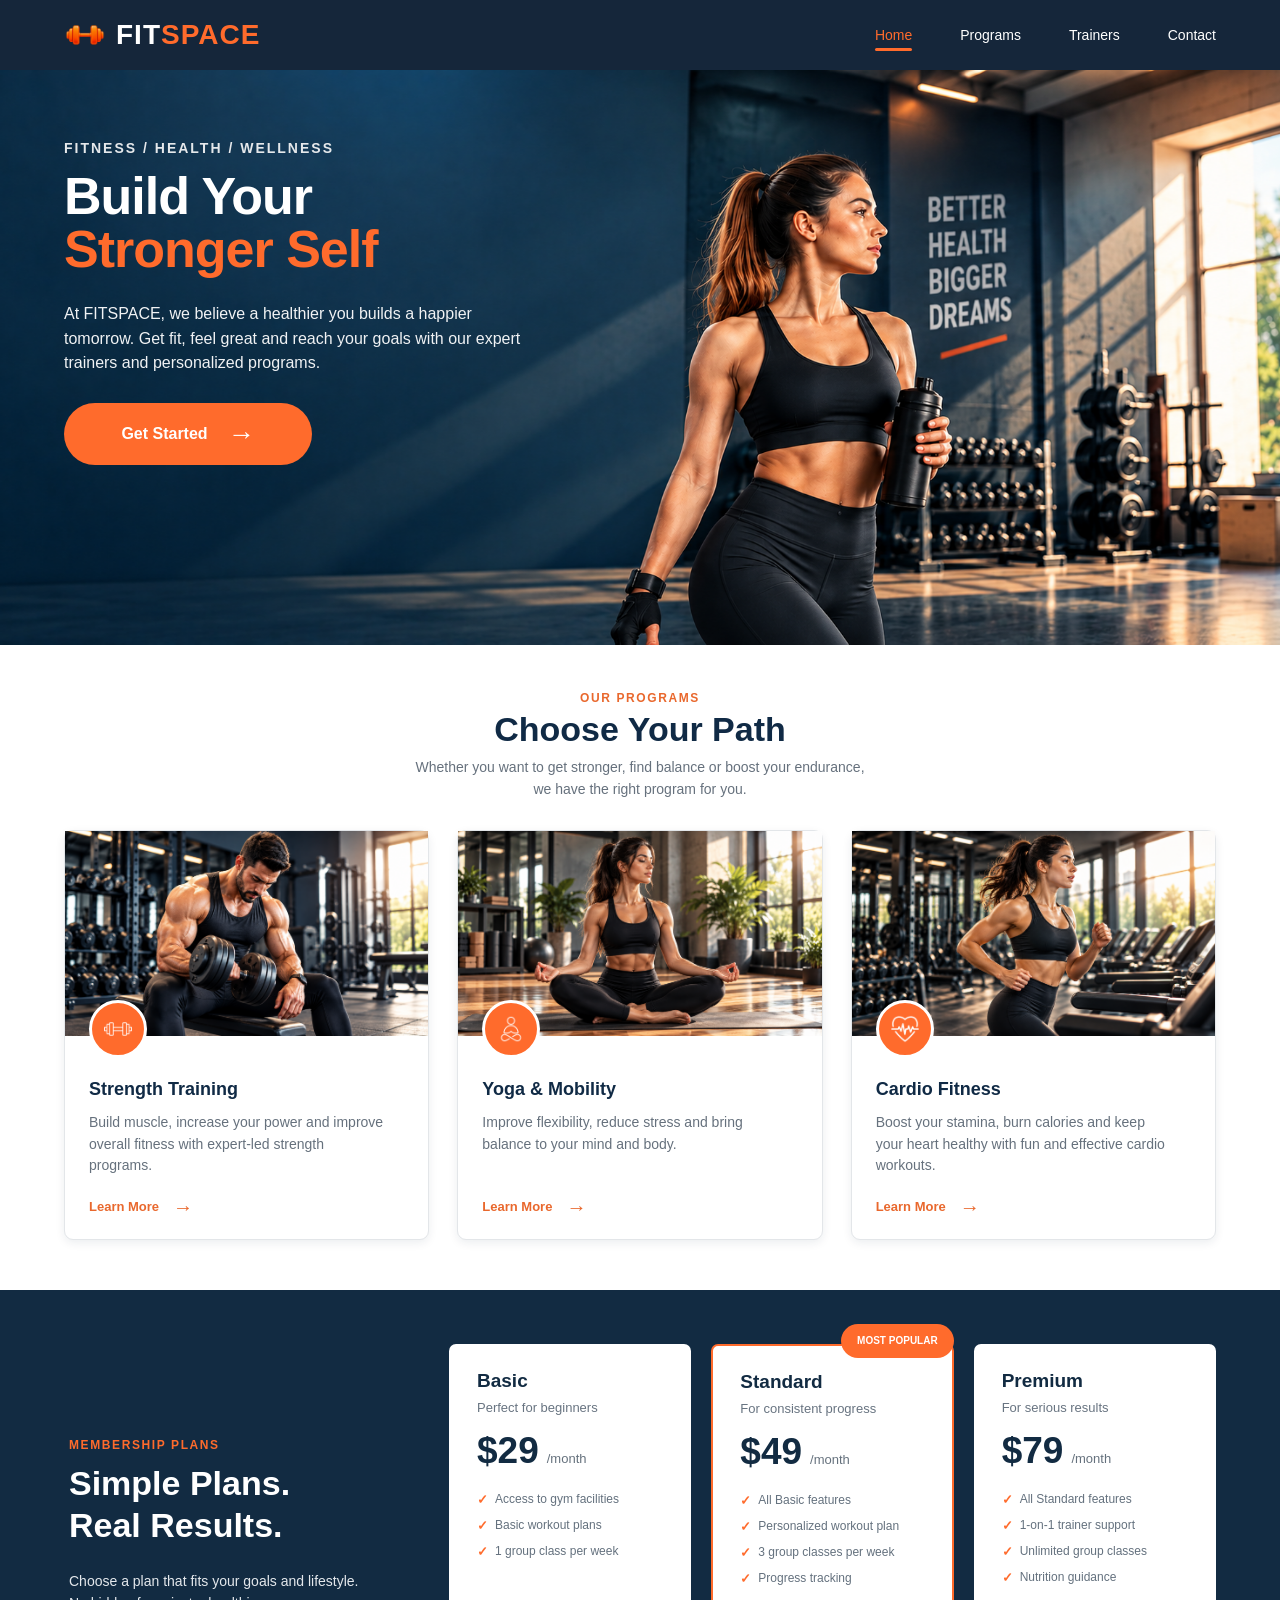
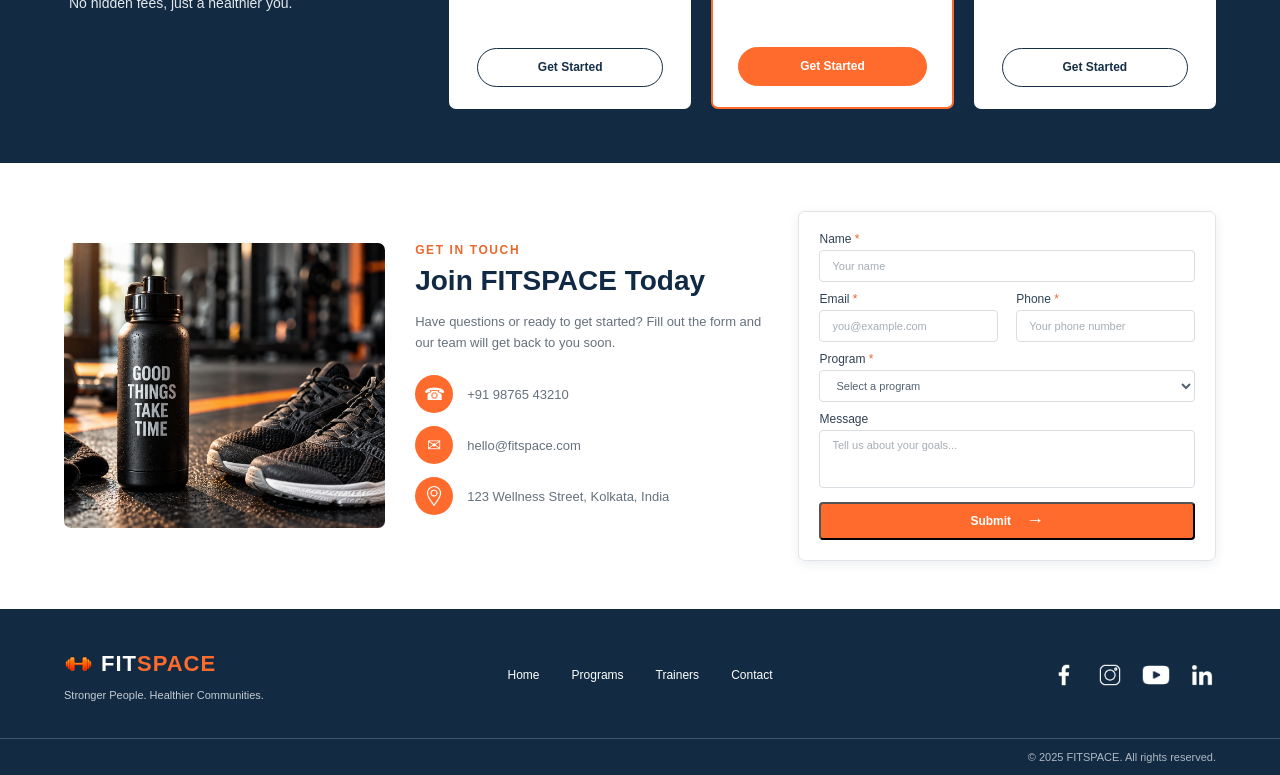
==== index.html @ 1cffdfcd "Update FITSPACE" ====
<!DOCTYPE html>
<html lang="en">

<head>
    <meta charset="UTF-8">
    <meta name="viewport" content="width=device-width, initial-scale=1.0">
    <title>FITSPACE</title>

    <link rel="stylesheet" href="css/base.css">
    <link rel="stylesheet" href="css/navbar.css">
    <link rel="stylesheet" href="css/hero.css">
    <link rel="stylesheet" href="css/programs.css">
    <link rel="stylesheet" href="css/membership.css">
    <link rel="stylesheet" href="css/contact.css">
    <link rel="stylesheet" href="css/footer.css">
    <link rel="stylesheet" href="css/responsive.css">
    <link rel="stylesheet" href="css/hover.css">
</head>

<body>


<header class="header">
    <nav class="navbar">
        <div class="container">
            <a href="#home" class="logo">
                <img src="images/logo/logo1.png" alt="FITSPACE logo">
                <span><strong>FIT</strong>SPACE</span>
            </a>

            <button class="menu-toggle" type="button" aria-label="Open navigation menu" aria-expanded="false" aria-controls="nav-links">
                <span></span>
                <span></span>
                <span></span>
            </button>

            <ul class="nav-links" id="nav-links">
                <li>
                    <a href="#home" class="active">Home</a>
                </li>
                <li>
                    <a href="#programs">Programs</a>
                </li>
                <li>
                    <a href="#trainers">Trainers</a>
                </li>
                <li>
                    <a href="#contact">Contact</a>
                </li>
            </ul>
        </div>
    </nav>
</header>


    <main>

        <section class="hero" id="home">
            <img src="images/hero/hero2.png" alt="FITSPACE gym" class="hero-image">

            <div class="container hero-container">
                <div class="hero-content">

                    <span class="hero-label">FITNESS / HEALTH / WELLNESS</span>

                    <h1>
                        Build Your
                        <span>Stronger Self</span>
                    </h1>

                    <p>
                        At FITSPACE, we believe a healthier you
                        builds a happier tomorrow. Get fit, feel great
                        and reach your goals with our expert trainers
                        and personalized programs.
                    </p>

                    <a href="#programs" class="hero-btn">
                        Get Started
                        <span>→</span>
                    </a>

                </div>
            </div>
        </section>

        <section class="programs-section" id="programs">
            <div class="container">

                <div class="programs-heading">
                    <span>OUR PROGRAMS</span>

                    <h2>Choose Your Path</h2>

                    <p>
                        Whether you want to get stronger, find balance or boost your endurance,
                        <br>
                        we have the right program for you.
                    </p>
                </div>

                <div class="programs-grid">

                    <article class="program-card">

                        <div class="program-image">
                            <img src="images/hero/gym boy.png" alt="Strength Training">

                            <div class="program-icon">
                                <img src="images/programs/dumbbell.png" alt="">
                            </div>
                        </div>

                        <div class="program-content">
                            <h3>Strength Training</h3>

                            <p>
                                Build muscle, increase your power
                                and improve overall fitness with
                                expert-led strength programs.
                            </p>

                            <a href="#" class="learn-more">
                                Learn More
                                <span>→</span>
                            </a>
                        </div>

                    </article>

                    <article class="program-card">

                        <div class="program-image">
                            <img src="images/hero/yoga girl.png" alt="Yoga and Mobility">

                            <div class="program-icon">
                                <img src="images/programs/meditation.png" alt="">
                            </div>
                        </div>

                        <div class="program-content">
                            <h3>Yoga &amp; Mobility</h3>

                            <p>
                                Improve flexibility, reduce stress
                                and bring balance to your mind
                                and body.
                            </p>

                            <a href="#" class="learn-more">
                                Learn More
                                <span>→</span>
                            </a>
                        </div>

                    </article>

                    <article class="program-card">

                        <div class="program-image">
                            <img src="images/hero/running girl.png" alt="Cardio Fitness">

                            <div class="program-icon">
                                <img src="images/programs/heart-beat.png" alt="">
                            </div>
                        </div>

                        <div class="program-content">
                            <h3>Cardio Fitness</h3>

                            <p>
                                Boost your stamina, burn calories
                                and keep your heart healthy with
                                fun and effective cardio workouts.
                            </p>

                            <a href="#" class="learn-more">
                                Learn More
                                <span>→</span>
                            </a>
                        </div>

                    </article>

                </div>

            </div>
        </section>

        <section class="membership-section">
            <div class="container membership-container">

                <div class="membership-intro">
                    <span>MEMBERSHIP PLANS</span>

                    <h2>
                        Simple Plans.<br>
                        Real Results.
                    </h2>

                    <p>
                        Choose a plan that fits your goals and
                        lifestyle. No hidden fees, just a healthier you.
                    </p>
                </div>

                <div class="membership-plans">

                    <div class="plan-card">

                        <h3>Basic</h3>
                        <p class="plan-subtitle">Perfect for beginners</p>

                        <div class="plan-price">
                            <strong>$29</strong>
                            <span>/month</span>
                        </div>

                        <ul>
                            <li>Access to gym facilities</li>
                            <li>Basic workout plans</li>
                            <li>1 group class per week</li>
                        </ul>

                        <a href="#contact" class="plan-button">Get Started</a>

                    </div>

                    <div class="plan-card popular">

                        <span class="popular-badge">MOST POPULAR</span>

                        <h3>Standard</h3>
                        <p class="plan-subtitle">For consistent progress</p>

                        <div class="plan-price">
                            <strong>$49</strong>
                            <span>/month</span>
                        </div>

                        <ul>
                            <li>All Basic features</li>
                            <li>Personalized workout plan</li>
                            <li>3 group classes per week</li>
                            <li>Progress tracking</li>
                        </ul>

                        <a href="#contact" class="plan-button">Get Started</a>

                    </div>

                    <div class="plan-card">

                        <h3>Premium</h3>
                        <p class="plan-subtitle">For serious results</p>

                        <div class="plan-price">
                            <strong>$79</strong>
                            <span>/month</span>
                        </div>

                        <ul>
                            <li>All Standard features</li>
                            <li>1-on-1 trainer support</li>
                            <li>Unlimited group classes</li>
                            <li>Nutrition guidance</li>
                        </ul>

                        <a href="#contact" class="plan-button">Get Started</a>

                    </div>

                </div>

            </div>
        </section>

        <section class="contact-section" id="contact">
            <div class="container contact-container">

                <div class="contact-image">
                    <img src="images/hero/bottle.png" alt="FITSPACE fitness equipment">
                </div>

                <div class="contact-info">

                    <span>GET IN TOUCH</span>

                    <h2>Join FITSPACE Today</h2>

                    <p>
                        Have questions or ready to get started?
                        Fill out the form and our team will get back to you soon.
                    </p>

                    <div class="contact-details">

                        <div class="contact-item">
                            <div class="contact-icon">☎</div>
                            <span>+91 98765 43210</span>
                        </div>

                        <div class="contact-item">
                            <div class="contact-icon">✉</div>
                            <span>hello@fitspace.com</span>
                        </div>

                        <div class="contact-item">
                            <div class="contact-icon">
                                <img src="images/programs/location.png" alt="">
                            </div>
                            <span>123 Wellness Street, Kolkata, India</span>
                        </div>

                    </div>

                </div>

                <div class="contact-form-wrapper">
                    <form class="contact-form">

                        <div class="form-group">
                            <label for="name">
                                Name <span>*</span>
                            </label>
                            <input type="text" id="name" placeholder="Your name">
                        </div>

                        <div class="form-row">

                            <div class="form-group">
                                <label for="email">
                                    Email <span>*</span>
                                </label>
                                <input type="email" id="email" placeholder="you@example.com">
                            </div>

                            <div class="form-group">
                                <label for="phone">
                                    Phone <span>*</span>
                                </label>
                                <input type="tel" id="phone" placeholder="Your phone number">
                            </div>

                        </div>

                        <div class="form-group">
                            <label for="program">
                                Program <span>*</span>
                            </label>

                            <select id="program">
                                <option value="">Select a program</option>
                                <option value="strength">Strength Training</option>
                                <option value="yoga">Yoga &amp; Mobility</option>
                                <option value="cardio">Cardio Fitness</option>
                            </select>
                        </div>

                        <div class="form-group">
                            <label for="message">Message</label>

                            <textarea
                                id="message"
                                placeholder="Tell us about your goals..."
                            ></textarea>
                        </div>

                        <button type="submit" class="submit-button">
                            Submit
                            <span>→</span>
                        </button>

                    </form>
                </div>

            </div>
        </section>

    </main>

    <footer class="footer">
        <div class="container footer-container">

            <div class="footer-brand">

                <a href="#home" class="footer-logo">
                    <img src="images/logo/logo1.png" alt="FITSPACE logo">
                    <span><strong>FIT</strong>SPACE</span>
                </a>

                <p>Stronger People. Healthier Communities.</p>

            </div>

            <nav class="footer-links">
                <a href="#home">Home</a>
                <a href="#programs">Programs</a>
                <a href="#trainers">Trainers</a>
                <a href="#contact">Contact</a>
            </nav>

            <div class="footer-right">

                <div class="social-links">
                    <a href="#" aria-label="Facebook">
                        <img src="images/footer icons/facebook.png" alt="Facebook">
                    </a>

                    <a href="#" aria-label="Instagram">
                        <img src="images/footer icons/instagram.png" alt="Instagram">
                    </a>

                    <a href="#" aria-label="YouTube">
                        <img src="images/footer icons/youtube.png" alt="YouTube">
                    </a>

                    <a href="#" aria-label="LinkedIn">
                        <img src="images/footer icons/linkedin.png" alt="LinkedIn">
                    </a>
                </div>

            </div>

        </div>
        <div class="footer-bottom">
    <div class="container">
        <p>© 2025 FITSPACE. All rights reserved.</p>
    </div>
</div>
    </footer>
<script src="navbar.js"></script>
</body>

</html>
---- css/base.css ----
* {
    margin: 0;
    padding: 0;
    box-sizing: border-box;
}

html {
    scroll-behavior: smooth;
}

body {
    font-family: Arial, Helvetica, sans-serif;
    color: #15263a;
    background: #fff;
    overflow-x: hidden;
}

img {
    display: block;
    max-width: 100%;
}

a {
    color: inherit;
    text-decoration: none;
}

button,
input,
select,
textarea {
    font-family: inherit;
}

.container {
    width: 90%;
    max-width: 1200px;
    margin: 0 auto;
}
---- css/navbar.css ----
.header {
    width: 100%;
}

.navbar {
    background: #15263a;
    color: #fff;
    font-family: Arial, Helvetica, sans-serif;
}

.navbar .container {
    width: 90%;
    min-height: 70px;
    margin: 0 auto;
    display: flex;
    align-items: center;
    justify-content: space-between;
}

.logo {
    display: flex;
    align-items: center;
    gap: 10px;
    color: #fff;
    font-size: 28px;
    font-weight: 700;
    letter-spacing: 1px;
    text-decoration: none;
}

.logo img {
    width: 42px;
    height: 42px;
    object-fit: contain;
}

.logo strong {
    color: #fff;
    font-weight: 700;
}

.logo span {
    color: #ff6b2c;
}

.nav-links {
    display: flex;
    align-items: center;
    gap: 48px;
    list-style: none;
}

.nav-links a {
    position: relative;
    display: block;
    padding: 25px 0;
    color: #fff;
    text-decoration: none;
    font-size: 14px;
    font-weight: 500;
    transition: color 0.2s ease;
}

.nav-links a:hover {
    color: #ff6b2c;
}

.nav-links a.active {
    color: #ff6b2c;
}

.nav-links a.active::after {
    content: "";
    position: absolute;
    left: 0;
    bottom: 17px;
    width: 100%;
    height: 3px;
    border-radius: 2px;
    background: #ff6b2c;
}
---- css/hero.css ----
.hero {
    position: relative;
    height: 575px;
    overflow: hidden;
    background: #10283d;
    color: #fff;
}

.hero-image {
    position: absolute;
    top: 0;
    right: 0;
    width: 100%;
    height: 100%;
    object-fit: cover;
    object-position: center 72%;
}

.hero-container {
    position: relative;
    z-index: 1;
    height: 100%;
    display: flex;
    align-items: center;
}

.hero-content {
    width: 530px;
    transform: translateY(-55px);
}

.hero-label {
    display: block;
    margin-bottom: 14px;
    color: #e5e8eb;
    font-size: 14px;
    font-weight: 700;
    letter-spacing: 2px;
}

.hero h1 {
    margin: 0;
    color: #fff;
    font-size: 52px;
    line-height: 1.02;
    font-weight: 800;
    letter-spacing: -1px;
}

.hero h1 span {
    display: block;
    color: #ff6b2c;
}

.hero p {
    width: 480px;
    margin-top: 26px;
    color: #f0f2f4;
    font-size: 16px;
    line-height: 1.55;
}

.hero-btn {
    display: inline-flex;
    align-items: center;
    justify-content: center;
    gap: 20px;
    width: 248px;
    height: 62px;
    margin-top: 27px;
    border-radius: 32px;
    background: #ff6b2c;
    color: #fff;
    font-size: 16px;
    font-weight: 700;
    transition: background 0.2s ease, transform 0.2s ease;
}

.hero-btn span {
    font-size: 27px;
    font-weight: 400;
    line-height: 1;
}

.hero-btn:hover {
    background: #ff7a3d;
    transform: translateY(-2px);
}
---- css/programs.css ----
.programs-section {
    padding: 46px 0 50px;
    background: #fff;
}

.programs-heading {
    text-align: center;
}

.programs-heading > span {
    display: block;
    margin-bottom: 5px;
    color: #e9682d;
    font-size: 12px;
    font-weight: 700;
    letter-spacing: 1.6px;
}

.programs-heading h2 {
    color: #102a45;
    font-size: 34px;
    line-height: 1.15;
    font-weight: 800;
}

.programs-heading p {
    margin-top: 8px;
    color: #66717d;
    font-size: 14px;
    line-height: 1.55;
}

.programs-grid {
    display: grid;
    grid-template-columns: repeat(3, 1fr);
    gap: 28px;
    margin-top: 30px;
}

.program-card {
    overflow: hidden;
    background: #fff;
    border: 1px solid #e3e6e9;
    border-radius: 9px;
    box-shadow: 0 3px 10px rgba(16, 42, 69, 0.08);
    display: flex;
    flex-direction: column;
}

.program-image {
    position: relative;
    height: 205px;
}

.program-image img {
    width: 100%;
    height: 100%;
    object-fit: cover;
}

.program-icon {
    position: absolute;
    left: 22px;
    bottom: -28px;
    width: 58px;
    height: 58px;
    display: flex;
    align-items: center;
    justify-content: center;
    border: 3px solid #fff;
    border-radius: 50%;
    background: #ff6b2c;
    color: #fff;
    font-size: 27px;
}

.program-icon img{
  width: 28px;
  height: 28px;
  object-fit: contain;
  filter: invert(1);
}

.program-content {
  min-height: 200px;
  padding: 42px 24px 22px;
  display: flex;
  flex-direction: column;

}

.program-content h3 {
    color: #102a45;
    font-size: 18px;
    line-height: 1.3;
    font-weight: 800;
}

.program-content p {
    max-width: 300px;
    min-height: 66px;
    margin-top: 10px;
    color: #66717d;
    font-size: 14px;
    line-height: 1.55;
}

.learn-more {
    display: inline-flex;
    align-items: center;
    gap: 14px;
    margin-top: 19px;
    color: #e9682d;
    font-size: 13px;
    font-weight: 700;
}

.learn-more span {
    font-size: 20px;
    font-weight: 400;
    line-height: 1;
}
---- css/membership.css ----
.membership-section {
    padding: 54px 0;
    background: #122b42;
    color: #fff;
}

.membership-container {
    display: grid;
    grid-template-columns: 330px 1fr;
    gap: 55px;
    align-items: center;
}

.membership-intro {
    padding-left: 5px;
}

.membership-intro > span {
    display: block;
    margin-bottom: 10px;
    color: #ff6b2c;
    font-size: 12px;
    font-weight: 700;
    letter-spacing: 1.6px;
}

.membership-intro h2 {
    color: #fff;
    font-size: 34px;
    line-height: 1.25;
    font-weight: 800;
}

.membership-intro p {
    max-width: 310px;
    margin-top: 23px;
    color: #e4e8ec;
    font-size: 14px;
    line-height: 1.6;
}

.membership-plans {
    display: grid;
    grid-template-columns: repeat(3, minmax(0, 1fr));
    gap: 20px;
    align-items: stretch;
}

.plan-card {
    position: relative;
    min-height: 365px;
    padding: 25px 27px 21px;
    background: #fff;
    border: 1px solid transparent;
    border-radius: 7px;
    color: #122b42;
}

.plan-card.popular {
    border: 2px solid #ff6b2c;
    padding: 25px 27px 21px;
    box-sizing: border-box;
}

.plan-card h3 {
    font-size: 19px;
    line-height: 1.2;
    font-weight: 800;
}

.plan-subtitle {
    margin-top: 7px;
    color: #687481;
    font-size: 13px;
}

.plan-price {
    display: flex;
    align-items: baseline;
    gap: 8px;
    margin-top: 17px;
}

.plan-price strong {
    font-size: 37px;
    line-height: 1;
    font-weight: 800;
}

.plan-price span {
    color: #65717d;
    font-size: 13px;
}

.plan-card ul {
    margin-top: 22px;
    padding: 0;
    list-style: none;
}

.plan-card li {
    position: relative;
    padding-left: 18px;
    margin-bottom: 10px;
    color: #64717e;
    font-size: 12px;
    line-height: 1.35;
}

.plan-card li::before {
    content: "✓";
    position: absolute;
    left: 0;
    top: 0;
    color: #ff6b2c;
    font-size: 13px;
    font-weight: 700;
}

.plan-button {
    position: absolute;
    left: 27px;
    right: 27px;
    bottom: 21px;
    height: 39px;
    display: flex;
    align-items: center;
    justify-content: center;
    border: 1px solid #152f46;
    border-radius: 22px;
    color: #152f46;
    font-size: 12px;
    font-weight: 700;
    transition: 0.2s ease;
}

.plan-button:hover {
    background: #152f46;
    color: #fff;
}

.popular .plan-button {
    left: 25px;
    right: 25px;
    border-color: #ff6b2c;
    background: #ff6b2c;
    color: #fff;
}

.popular .plan-button:hover {
    background: #f45d1e;
}

.popular-badge {
    position: absolute;
    top: -22px;
    right: -2px;
    height: 34px;
    padding: 0 16px;
    display: flex;
    align-items: center;
    border-radius: 18px;
    background: #ff6b2c;
    color: #fff;
    font-size: 10px;
    font-weight: 700;
}
---- css/contact.css ----
.contact-section {
    padding: 48px 0;
    background: #fff;
}

.contact-container {
    display: grid;
    grid-template-columns: 1fr 1.1fr 1.3fr;
    gap: 30px;
    align-items: center;

}

.contact-image {
    height: 285px;
    overflow: hidden;
    border-radius: 7px;
}

.contact-image img {
    width: 100%;
    height: 100%;
    object-fit: cover;
}

.contact-info > span {
    display: block;
    margin-bottom: 7px;
    color: #e9682d;
    font-size: 12px;
    font-weight: 700;
    letter-spacing: 1.6px;
}

.contact-info h2 {
    color: #102a45;
    font-size: 28px;
    line-height: 1.2;
    font-weight: 800;
}

.contact-info > p {
    max-width: 390px;
    margin-top: 14px;
    color: #66717d;
    font-size: 13px;
    line-height: 1.6;
}

.contact-details {
    margin-top: 22px;
}

.contact-item {
    display: flex;
    align-items: center;
    gap: 14px;
    margin-bottom: 13px;
    color: #65717d;
    font-size: 13px;
}

.contact-icon {
    width: 38px;
    height: 38px;
    flex-shrink: 0;
    display: flex;
    align-items: center;
    justify-content: center;
    border-radius: 50%;
    background: #ff6b2c;
    color: #fff;
    font-size: 17px;
}

.contact-icon img{
  width: 20px;
  height: 20px;
  object-fit: contain;
  filter: invert(1);
  
}

.contact-form-wrapper {
    padding: 20px;
    background: #fff;
    border: 1px solid #e1e4e7;
    border-radius: 7px;
    box-shadow: 0 3px 12px rgba(16, 42, 69, 0.08);
}

.contact-form {
    width: 100%;
}

.form-group {
    margin-bottom: 10px;
}

.form-group label {
    display: block;
    margin-bottom: 4px;
    color: #304255;
    font-size: 12px;
    font-weight: 500;
}

.form-group label span {
    color: #e9682d;
}

.form-group input,
.form-group select,
.form-group textarea {
    width: 100%;
    border: 1px solid #d9dee3;
    border-radius: 4px;
    padding: 0 12px;
    color: #536273;
    background: #fff;
    font-size: 11px;
    outline: none;
}

.form-group input,
.form-group select {
    height: 32px;
}

.form-group textarea {
    height: 58px;
    padding-top: 8px;
    resize: none;
}

.form-group input::placeholder,
.form-group textarea::placeholder {
    color: #a5adb5;
}

.form-row {
    display: grid;
    grid-template-columns: 1fr 1fr;
    gap: 18px;
}

.submit-button {
    width: 100%;
    height: 38px;
    display: flex;
    align-items: center;
    justify-content: center;
    gap: 15px;
    margin-top: 2px;
    border-radius: 4px;
    background: #ff6b2c;
    color: #fff;
    font-size: 12px;
    font-weight: 700;
    cursor: pointer;
}

.submit-button span {
    font-size: 18px;
    font-weight: 400;
}
---- css/footer.css ----
.footer {
    background: #122b42;
    color: #fff;
    padding: 24px 0 0;
}

.footer-container {
    min-height: 105px;
    display: grid;
    grid-template-columns: 1fr 1fr 1fr;
    align-items: center;
    padding-bottom: 20px;
}

.footer-brand {
    align-self: center;
}

.footer-logo {
    display: inline-flex;
    align-items: center;
    gap: 8px;
    color: #ff6b2c;
    font-size: 22px;
    font-weight: 700;
    letter-spacing: 1px;
}

.footer-logo img {
    width: 29px;
    height: 29px;
    object-fit: contain;
}

.footer-logo strong {
    color: #fff;
}

.footer-brand > p {
    margin-top: 7px;
    color: #c4ccd4;
    font-size: 11px;
}

.footer-links {
    display: flex;
    justify-content: center;
    gap: 32px;
}

.footer-links a {
    color: #fff;
    font-size: 12px;
    transition: color 0.2s ease;
}

.footer-links a:hover {
    color: #ff6b2c;
}

.footer-right {
    display: flex;
    flex-direction: column;
    align-items: flex-end;
}

.social-links {
    display: flex;
    align-items: center;
    gap: 18px;
}

.social-links a {
    width: 28px;
    height: 28px;
    display: flex;
    align-items: center;
    justify-content: center;
    flex-shrink: 0;
}

.social-links a img {
    width: 24px;
    height: 24px;
    object-fit: contain;
    display: block;
    filter: invert(1);
}

.social-links a:nth-child(1) img {
    transform: scale(0.85);
}

.social-links a:nth-child(2) img {
    transform: scale(0.85);
}

.social-links a:nth-child(3) img {
    transform: scale(1.1);
}

.social-links a:nth-child(4) img {
    transform: scale(1.04);
}

.social-links a:hover {
    color: #ff6b2c;
}

.footer-bottom {
    border-top: 1px solid rgba(255, 255, 255, 0.2);
    padding: 12px 0;
    text-align: right;
}

.footer-bottom p {
    color: #aeb9c3;
    font-size: 11px;
}
---- css/responsive.css ----
/* Tablet and laptop */
@media (max-width: 1100px) {
    .container {
        width: 92%;
    }

    .navbar .container {
        width: 92%;
    }

    .nav-links {
        gap: 26px;
    }

    .membership-container {
        grid-template-columns: minmax(230px, 0.8fr) minmax(0, 2fr);
        gap: 24px;
    }

    .membership-plans {
        gap: 12px;
    }

    .plan-card,
    .plan-card.popular {
        min-width: 0;
        padding-left: 16px;
        padding-right: 16px;
    }

    .plan-button,
    .popular .plan-button {
        left: 16px;
        right: 16px;
    }

    .contact-container {
        grid-template-columns: minmax(0, 0.9fr) minmax(0, 1fr);
        gap: 26px;
    }

    .contact-form-wrapper {
        grid-column: 1 / -1;
        width: 100%;
        min-width: 0;
    }
}

/* Tablet */
@media (max-width: 900px) {
    .nav-links {
        gap: 18px;
    }

    .logo {
        font-size: 23px;
    }

    .logo img {
        width: 36px;
        height: 36px;
    }

    .hero {
        height: 520px;
    }

    .hero-image {
        object-position: 65% center;
    }

    .hero-content {
        width: 52%;
        max-width: 420px;
        transform: translateY(-15px);
    }

    .hero h1 {
        font-size: 42px;
    }

    .hero p {
        width: 100%;
        max-width: 370px;
        font-size: 14px;
    }

    .programs-grid {
        grid-template-columns: repeat(2, minmax(0, 1fr));
        gap: 20px;
    }

    .program-card,
    .program-card:last-child {
        width: 100%;
        min-width: 0;
    }

    .program-card:last-child {
        grid-column: 1 / -1;
        width: calc(50% - 10px);
        justify-self: center;
    }

    .membership-container {
        grid-template-columns: minmax(0, 1fr);
        gap: 28px;
    }

    .membership-intro {
        padding-left: 0;
        text-align: center;
    }

    .membership-intro p {
        margin-left: auto;
        margin-right: auto;
    }

    .membership-plans {
        grid-template-columns: repeat(3, minmax(0, 1fr));
        gap: 12px;
    }

    .plan-card,
    .plan-card.popular {
        min-height: 355px;
        padding: 22px 12px 70px;
    }

    .plan-card h3 {
        font-size: 17px;
    }

    .plan-price {
        flex-wrap: wrap;
        gap: 5px;
    }

    .plan-price strong {
        font-size: 29px;
    }

    .plan-card li {
        font-size: 11px;
    }

    .plan-button,
    .popular .plan-button {
        left: 12px;
        right: 12px;
    }

    .contact-container {
        grid-template-columns: repeat(2, minmax(0, 1fr));
    }

    .contact-image {
        height: 240px;
    }

    .contact-info {
        min-width: 0;
    }

    .footer-container {
        grid-template-columns: repeat(2, minmax(0, 1fr));
        row-gap: 22px;
    }

    .footer-brand {
        grid-column: 1;
    }

    .footer-links {
        grid-column: 2;
        justify-content: flex-end;
        flex-wrap: wrap;
        gap: 16px;
    }

    .footer-right {
        grid-column: 1 / -1;
        flex-direction: row;
        align-items: center;
        justify-content: space-between;
    }
}

/* Mobile navigation */
.menu-toggle {
    display: none;
    width: 40px;
    height: 40px;
    padding: 8px;
    border: 1px solid rgba(255, 255, 255, 0.4);
    border-radius: 5px;
    background: #15263a;
    cursor: pointer;
    flex-shrink: 0;
}

.menu-toggle span {
    display: block;
    width: 22px;
    height: 3px;
    margin: 3px 0;
    background: #fff;
    border-radius: 2px;
}

@media (max-width: 768px) {
    .navbar .container {
        position: relative;
        width: calc(100% - 32px);
        min-height: 60px;
        display: flex;
        align-items: center;
        justify-content: space-between;
        flex-wrap: nowrap;
    }

    .logo {
        gap: 5px;
        font-size: 20px;
        flex-shrink: 0;
    }

    .logo img {
        width: 30px;
        height: 30px;
    }

    .menu-toggle {
        display: flex;
        flex-direction: column;
        align-items: center;
        justify-content: center;
        margin-left: auto;
        position: relative;
        z-index: 1002;
    }

    .navbar .nav-links {
        position: absolute;
        top: 100%;
        left: 0;
        right: 0;
        z-index: 1001;
        display: none;
        flex-direction: column;
        align-items: stretch;
        gap: 0;
        margin: 0;
        padding: 8px 16px;
        background: #15263a;
        box-shadow: 0 8px 15px rgba(0, 0, 0, 0.2);
    }

    .navbar .nav-links.show {
        display: flex;
    }

    .nav-links li {
        width: 100%;
    }

    .nav-links a {
        padding: 13px 0;
        font-size: 14px;
    }

    .nav-links a.active::after {
        bottom: 6px;
        height: 2px;
    }
}

/* Mobile layout */
@media (max-width: 600px) {
    html,
    body {
        width: 100%;
        max-width: 100%;
        overflow-x: hidden;
    }

    .container {
        width: calc(100% - 28px);
        max-width: 100%;
        min-width: 0;
    }

    main,
    section,
    footer {
        width: 100%;
        max-width: 100%;
        min-width: 0;
    }

    /* Hero */
    .hero {
        height: 520px;
        overflow: hidden;
    }

    .hero-image {
        inset: 0;
        width: 100%;
        height: 100%;
        max-width: 100%;
        object-fit: cover;
        object-position: 67% center;
    }

    .hero::after {
        content: "";
        position: absolute;
        inset: 0;
        z-index: 0;
        background: linear-gradient(90deg, rgba(16, 40, 61, 0.96) 0%, rgba(16, 40, 61, 0.82) 52%, rgba(16, 40, 61, 0.25) 100%);
        pointer-events: none;
    }

    .hero-container {
        position: relative;
        z-index: 1;
        height: 100%;
        align-items: flex-start;
        padding-top: 58px;
    }

    .hero-content {
        width: 88%;
        max-width: 330px;
        min-width: 0;
        transform: none;
    }

    .hero-label {
        font-size: 9px;
        line-height: 1.5;
        letter-spacing: 1px;
    }

    .hero h1 {
        font-size: clamp(29px, 8vw, 36px);
        line-height: 1.08;
        letter-spacing: -0.5px;
        overflow-wrap: break-word;
    }

    .hero h1 span {
        white-space: normal;
    }

    .hero p {
        width: 100%;
        max-width: 290px;
        margin-top: 17px;
        font-size: 13px;
        line-height: 1.5;
        overflow-wrap: anywhere;
    }

    .hero-btn {
        width: 185px;
        max-width: 100%;
        height: 50px;
        margin-top: 20px;
        gap: 12px;
        font-size: 13px;
    }

    /* Programs */
    .programs-section {
        padding: 38px 0 42px;
    }

    .programs-heading {
        width: 100%;
        min-width: 0;
        text-align: center;
    }

    .programs-heading h2 {
        font-size: 27px;
        line-height: 1.2;
    }

    .programs-heading p {
        max-width: 100%;
        margin: 10px auto 0;
        padding: 0 2px;
        font-size: 13px;
        overflow-wrap: anywhere;
    }

    .programs-heading p br {
        display: none;
    }

    .programs-grid {
        display: grid;
        grid-template-columns: minmax(0, 1fr);
        width: 100%;
        max-width: 420px;
        min-width: 0;
        gap: 20px;
        margin: 24px auto 0;
    }

    .program-card,
    .program-card:last-child {
        grid-column: auto;
        width: 100%;
        max-width: 100%;
        min-width: 0;
    }

    .program-image {
        width: 100%;
        height: 200px;
    }

    .program-image img {
        width: 100%;
        height: 100%;
        object-fit: cover;
    }

    .program-content {
        min-height: 0;
        padding: 40px 18px 22px;
    }

    .program-content p {
        max-width: 100%;
        min-height: 0;
        font-size: 13px;
        overflow-wrap: anywhere;
    }

    /* Membership */
    .membership-section {
        padding: 42px 0;
        overflow: hidden;
    }

    .membership-container {
        display: grid;
        grid-template-columns: minmax(0, 1fr);
        gap: 28px;
        width: calc(100% - 28px);
        max-width: 100%;
        min-width: 0;
    }

    .membership-intro {
        width: 100%;
        min-width: 0;
        padding: 0 4px;
        text-align: center;
    }

    .membership-intro h2 {
        font-size: 28px;
        overflow-wrap: anywhere;
    }

    .membership-intro p {
        width: 100%;
        max-width: 340px;
        margin: 15px auto 0;
        font-size: 13px;
        overflow-wrap: anywhere;
    }

    .membership-plans {
        display: grid;
        grid-template-columns: minmax(0, 1fr);
        width: 100%;
        max-width: 390px;
        min-width: 0;
        gap: 22px;
        margin: 0 auto;
        padding: 0;
    }

    .plan-card,
    .plan-card.popular {
        position: relative;
        width: 100%;
        min-width: 0;
        min-height: 340px;
        padding: 25px 20px 72px;
        box-sizing: border-box;
    }

    .plan-card h3 {
        font-size: 19px;
    }

    .plan-price {
        flex-wrap: nowrap;
    }

    .plan-price strong {
        font-size: 35px;
    }

    .plan-card li {
        font-size: 12px;
        line-height: 1.45;
        overflow-wrap: anywhere;
    }

    .plan-button,
    .popular .plan-button {
        left: 20px;
        right: 20px;
        bottom: 20px;
        max-width: none;
    }

    .popular-badge {
        top: -17px;
        right: 8px;
        max-width: calc(100% - 16px);
        padding: 0 10px;
        font-size: 9px;
    }

    /* Contact */
    .contact-section {
        padding: 36px 0;
        overflow: hidden;
    }

    .contact-section .container,
    .contact-container {
        width: calc(100% - 28px);
        max-width: 100%;
        min-width: 0;
        margin-left: auto;
        margin-right: auto;
        box-sizing: border-box;
    }

    .contact-container {
        display: grid;
        grid-template-columns: minmax(0, 1fr);
        gap: 24px;
    }

    .contact-image {
        width: 100%;
        max-width: 100%;
        height: 190px;
        min-width: 0;
    }

    .contact-image img {
        display: block;
        width: 100%;
        height: 100%;
        max-width: 100%;
        object-fit: cover;
        object-position: center;
    }

    .contact-info {
        width: 100%;
        max-width: 100%;
        min-width: 0;
        text-align: center;
    }

    .contact-info h2 {
        max-width: 100%;
        font-size: 26px;
        line-height: 1.2;
        overflow-wrap: anywhere;
    }

    .contact-info > p {
        width: 100%;
        max-width: 340px;
        margin: 12px auto 0;
        font-size: 13px;
        overflow-wrap: anywhere;
    }

    .contact-details {
        width: max-content;
        max-width: 100%;
        margin: 20px auto 0;
        text-align: left;
    }

    .contact-item {
        display: flex;
        align-items: center;
        gap: 10px;
        max-width: 100%;
        min-width: 0;
        font-size: 12px;
    }

    .contact-item > span {
        min-width: 0;
        overflow-wrap: anywhere;
    }

    .contact-icon {
        flex-shrink: 0;
    }

    .contact-form-wrapper {
        grid-column: auto;
        width: 100%;
        max-width: 100%;
        min-width: 0;
        padding: 14px;
        box-sizing: border-box;
        overflow: hidden;
    }

    .contact-form,
    .form-group,
    .form-row {
        width: 100%;
        max-width: 100%;
        min-width: 0;
        box-sizing: border-box;
    }

    .form-row {
        display: grid;
        grid-template-columns: minmax(0, 1fr);
        gap: 0;
    }

    .form-group {
        margin-bottom: 12px;
    }

    .form-group input,
    .form-group select,
    .form-group textarea {
        display: block;
        width: 100%;
        max-width: 100%;
        min-width: 0;
        box-sizing: border-box;
        font-size: 13px;
    }

    .form-group textarea {
        min-height: 80px;
    }

    .submit-button {
        width: 100%;
        max-width: 100%;
    }

    /* Footer */
    .footer {
        padding: 28px 0 0;
    }

    .footer-container {
        display: grid;
        grid-template-columns: minmax(0, 1fr);
        width: calc(100% - 28px);
        min-width: 0;
        min-height: 0;
        gap: 22px;
        padding-bottom: 24px;
        text-align: center;
    }

    .footer-brand,
    .footer-links,
    .footer-right {
        grid-column: auto;
        min-width: 0;
        justify-self: center;
    }

    .footer-links {
        justify-content: center;
        flex-wrap: wrap;
        gap: 16px 20px;
    }

    .footer-right {
        display: flex;
        flex-direction: column;
        align-items: center;
        gap: 10px;
    }

    .social-links {
        justify-content: center;
        flex-wrap: wrap;
        gap: 14px;
    }

    .footer-bottom {
        padding: 12px 10px;
        text-align: center;
    }

    .footer-bottom p {
        font-size: 11px;
        overflow-wrap: anywhere;
    }
}

/* Small mobile */
@media (max-width: 380px) {
    .container,
    .navbar .container {
        width: calc(100% - 20px);
    }

    .logo {
        gap: 4px;
        font-size: 18px;
    }

    .logo img {
        width: 27px;
        height: 27px;
    }

    .hero {
        height: 500px;
    }

    .hero-image {
        object-position: 70% center;
    }

    .hero-container {
        padding-top: 48px;
    }

    .hero-content {
        width: 92%;
    }

    .hero h1 {
        font-size: 30px;
    }

    .hero p {
        max-width: 250px;
        font-size: 12px;
    }

    .programs-heading h2 {
        font-size: 25px;
    }

    .program-image {
        height: 180px;
    }

    .program-content {
        padding-right: 16px;
        padding-left: 16px;
    }

    .membership-container,
    .contact-section .container,
    .contact-container,
    .footer-container {
        width: calc(100% - 20px);
    }

    .membership-intro h2 {
        font-size: 25px;
    }

    .plan-card,
    .plan-card.popular {
        padding-right: 17px;
        padding-left: 17px;
    }

    .plan-button,
    .popular .plan-button {
        left: 17px;
        right: 17px;
    }

    .contact-image {
        height: 160px;
    }

    .contact-info h2 {
        font-size: 24px;
    }

    .contact-form-wrapper {
        padding: 12px;
    }
}
@media (max-width: 768px) {
    .hero .hero-container .hero-content {
        transform: translateY(60px);
    }
}
---- css/hover.css ----
/* Navbar */
.logo {
    transition: color 0.3s ease, transform 0.3s ease;
}

.logo img {
    transition: transform 0.35s ease;
}

.logo:hover {
    color: #ff6b2c;
}

.logo:hover img {
    transform: rotate(-8deg) scale(1.08);
}

.nav-links a {
    transition: color 0.25s ease;
}

.nav-links a::before {
    content: "";
    position: absolute;
    left: 0;
    bottom: 17px;
    width: 0;
    height: 2px;
    background: #ff6b2c;
    transition: width 0.3s ease;
}

.nav-links a:hover::before {
    width: 100%;
}

.nav-links a.active::before {
    display: none;
}

/* Hero */
.hero-btn,
.plan-button,
.submit-button {
    transition: background-color 0.3s ease, transform 0.3s ease, box-shadow 0.3s ease;
}

.hero-btn:hover,
.plan-button:hover,
.submit-button:hover {
    background-color: #e95519;
    transform: translateY(-3px);
    box-shadow: 0 8px 20px rgba(255, 107, 44, 0.25);
}

.hero-btn span,
.learn-more span,
.submit-button span {
    display: inline-block;
    transition: transform 0.3s ease;
}

.hero-btn:hover span,
.learn-more:hover span,
.submit-button:hover span {
    transform: translateX(5px);
}

.hero-image {
    transition: transform 0.7s ease;
}

.hero:hover .hero-image {
    transform: scale(1.025);
}

/* Program Cards */
.program-card {
    transition: transform 0.35s ease, box-shadow 0.35s ease, border-color 0.35s ease;
}

.program-card:hover {
    transform: translateY(-8px);
    box-shadow: 0 14px 32px rgba(21, 38, 58, 0.14);
}

.program-image {
    overflow: hidden;
}

.program-image > img {
    transition: transform 0.5s ease;
}

.program-card:hover .program-image > img {
    transform: scale(1.07);
}

.program-icon {
    transition: transform 0.3s ease, background-color 0.3s ease;
}

.program-card:hover .program-icon {
    transform: translateY(-4px) rotate(-5deg);
}

.learn-more {
    transition: color 0.25s ease;
}

.learn-more:hover {
    color: #e95519;
}

/* Membership Plans */
.plan-card {
    transition: transform 0.35s ease, box-shadow 0.35s ease, border-color 0.35s ease;
}

.plan-card:hover {
    transform: translateY(-8px);
    box-shadow: 0 14px 30px rgba(0, 0, 0, 0.2);
}

.plan-card.popular:hover {
    border-color: #ff6b2c;
    box-shadow: 0 14px 32px rgba(255, 107, 44, 0.18);
}

.plan-button {
    transition: background-color 0.3s ease, color 0.3s ease, transform 0.3s ease, box-shadow 0.3s ease;
}

.plan-card:hover .plan-button {
    background-color: #ff6b2c;
    color: #fff;
}

/* Contact Section */
.contact-image img {
    transition: transform 0.5s ease;
}

.contact-image:hover img {
    transform: scale(1.04);
}

.contact-item {
    transition: transform 0.3s ease;
}

.contact-item:hover {
    transform: translateX(5px);
}

.contact-icon {
    transition: background-color 0.3s ease, color 0.3s ease, transform 0.3s ease;
}

.contact-item:hover .contact-icon {
    background-color: #ff6b2c;
    color: #fff;
    transform: scale(1.06);
}

/* Contact Form */
.contact-form input,
.contact-form select,
.contact-form textarea {
    transition: border-color 0.25s ease, box-shadow 0.25s ease, background-color 0.25s ease;
}

.contact-form input:hover,
.contact-form select:hover,
.contact-form textarea:hover {
    border-color: #ff6b2c;
}

.contact-form input:focus,
.contact-form select:focus,
.contact-form textarea:focus {
    outline: none;
    border-color: #ff6b2c;
    box-shadow: 0 0 0 3px rgba(255, 107, 44, 0.14);
}

/* Footer */
.footer-logo {
    transition: color 0.3s ease;
}

.footer-logo:hover {
    color: #ff6b2c;
}

.footer-links a {
    transition: color 0.25s ease, transform 0.25s ease;
}

.footer-links a:hover {
    color: #ff6b2c;
    transform: translateY(-2px);
}

.social-links a {
    display: inline-flex;
    align-items: center;
    justify-content: center;
    transition: transform 0.3s ease, opacity 0.3s ease;
}

.social-links a:hover {
    transform: translateY(-5px) scale(1.08);
    opacity: 0.8;
}

.social-links img {
    transition: filter 0.3s ease;
}

/* Keyboard Accessibility */
a:focus-visible,
button:focus-visible {
    outline: 2px solid #ff6b2c;
    outline-offset: 4px;
}

/* Disable Motion When Preferred */
@media (prefers-reduced-motion: reduce) {
    *,
    *::before,
    *::after {
        scroll-behavior: auto;
        animation-duration: 0.01ms;
        transition-duration: 0.01ms;
    }
}

/* Hover Effects Only on Hover-Capable Devices */
@media (hover: none) {
    .hero:hover .hero-image,
    .program-card:hover .program-image > img,
    .contact-image:hover img {
        transform: none;
    }
}

/* Program Icon Visibility Fix */
.program-card {
    overflow: visible;
}

.program-image {
    position: relative;
    overflow: visible;
    margin-bottom: 0;
}

.program-image > img {
    display: block;
    width: 100%;
    height: 100%;
    object-fit: cover;
    transform: none;
}

.program-icon {
    position: absolute;
    left: 24px;
    bottom: -22px;
    z-index: 5;
}

/* Keep the image zoom inside its area */
.program-card:hover .program-image > img {
    transform: none;
}

/* Keep the icon above the image and card content */
.program-content {
    position: relative;
    z-index: 1;
}
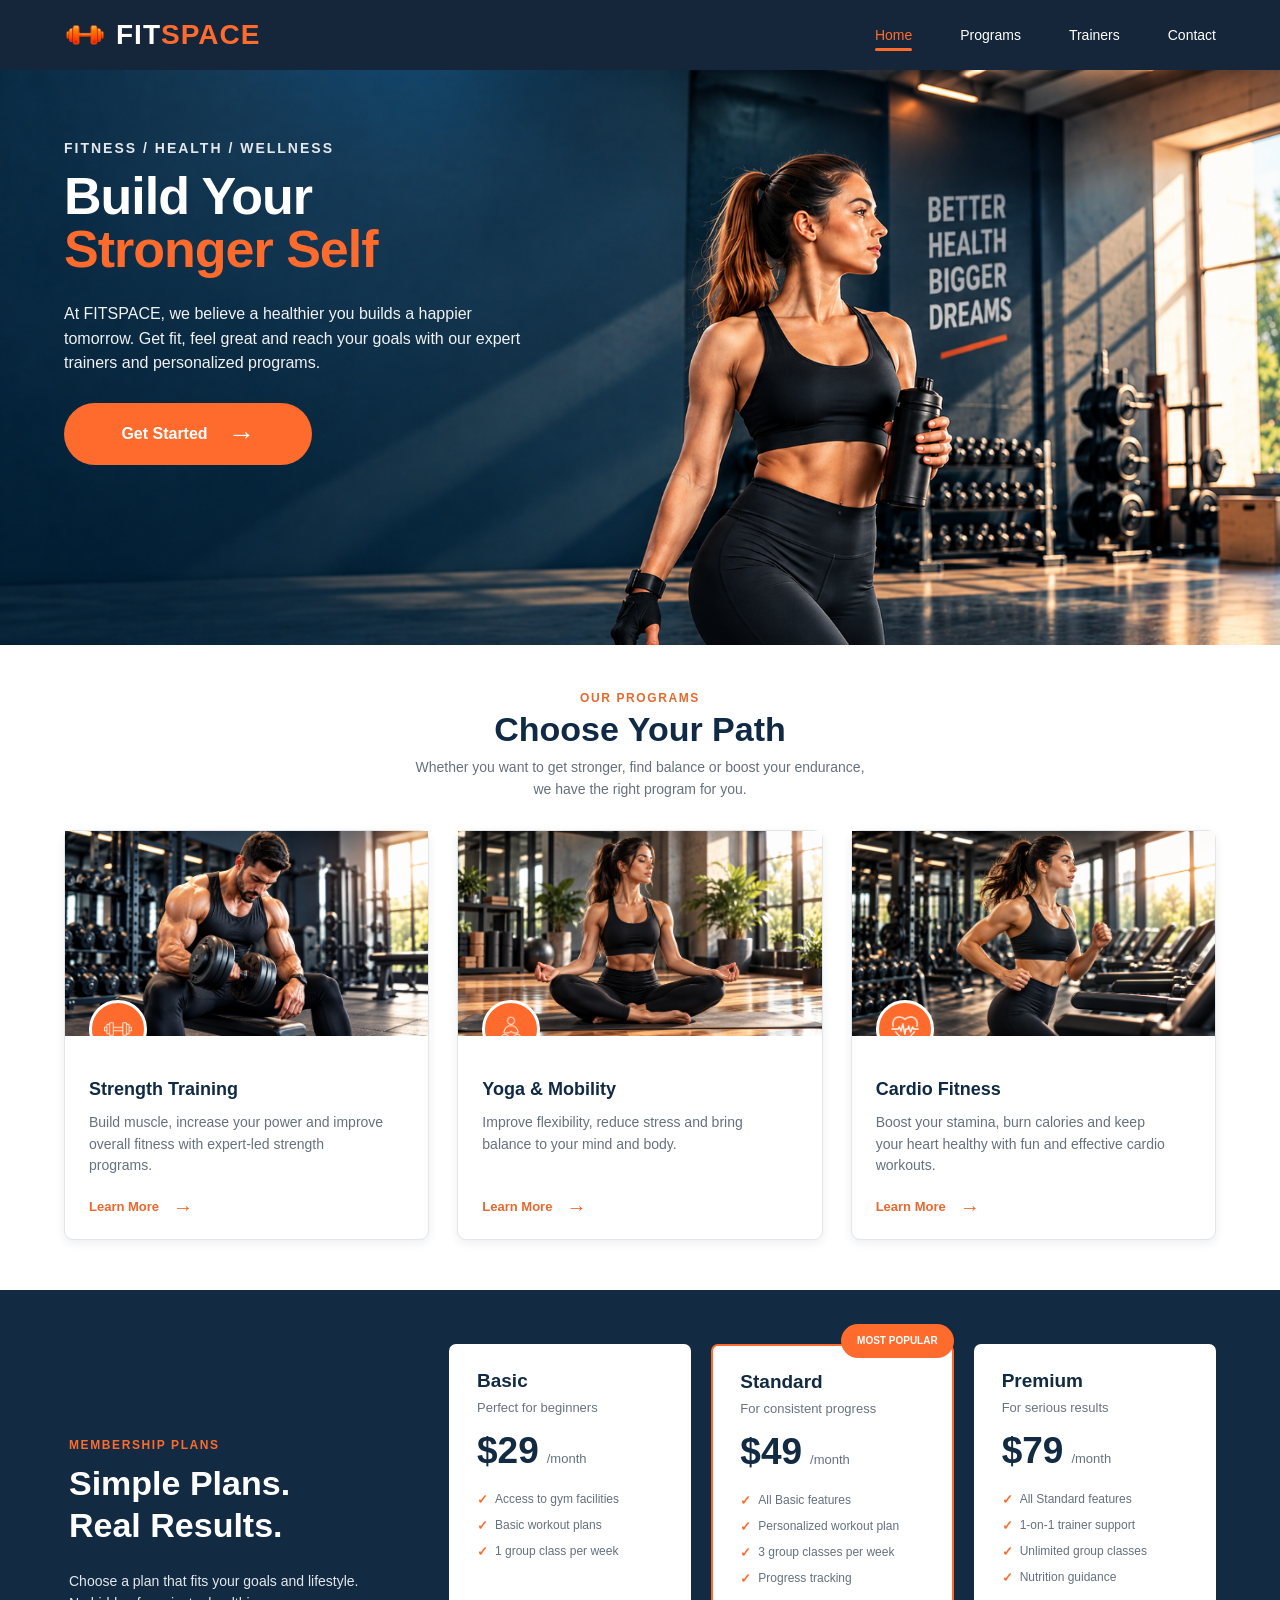
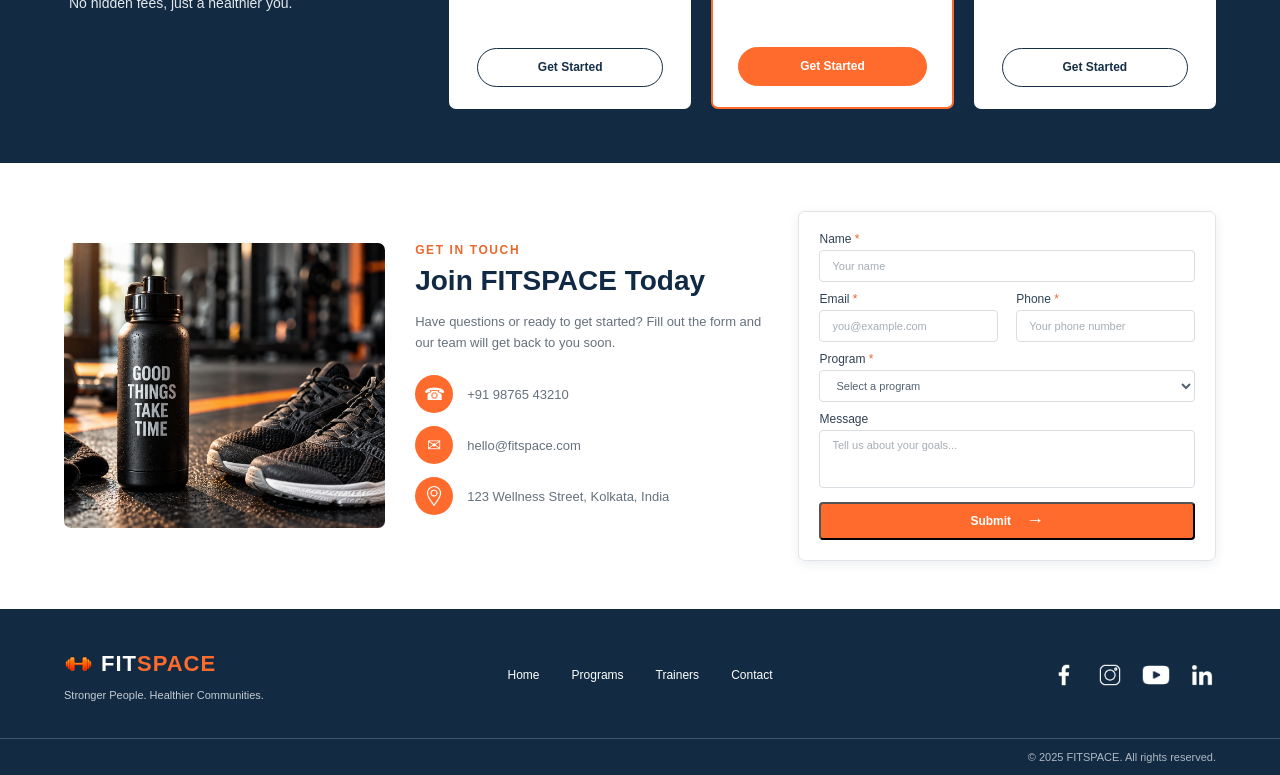
==== commit 68b5976f: "Js scroll and animation implemented" ====
--- a/index.html
+++ b/index.html
@@ -429,7 +429,7 @@
     </div>
 </div>
     </footer>
-<script src="navbar.js"></script>
+<script type="module" src="js/main.js"></script>
 </body>
 
 </html>
--- a/css/hover.css
+++ b/css/hover.css
@@ -17,6 +17,7 @@
 }
 
 .nav-links a {
+    position: relative;
     transition: color 0.25s ease;
 }
 
@@ -39,7 +40,7 @@
     display: none;
 }
 
-/* Hero */
+/* Buttons */
 .hero-btn,
 .plan-button,
 .submit-button {
@@ -67,6 +68,7 @@
     transform: translateX(5px);
 }
 
+/* Hero */
 .hero-image {
     transition: transform 0.7s ease;
 }
@@ -77,6 +79,7 @@
 
 /* Program Cards */
 .program-card {
+    overflow: visible;
     transition: transform 0.35s ease, box-shadow 0.35s ease, border-color 0.35s ease;
 }
 
@@ -86,23 +89,37 @@
 }
 
 .program-image {
+    position: relative;
     overflow: hidden;
 }
 
 .program-image > img {
+    display: block;
+    width: 100%;
+    height: 100%;
+    object-fit: cover;
     transition: transform 0.5s ease;
 }
 
 .program-card:hover .program-image > img {
-    transform: scale(1.07);
+    transform: scale(1.05);
 }
 
 .program-icon {
+    position: absolute;
+    left: 24px;
+    bottom: -22px;
+    z-index: 5;
     transition: transform 0.3s ease, background-color 0.3s ease;
 }
 
 .program-card:hover .program-icon {
     transform: translateY(-4px) rotate(-5deg);
+}
+
+.program-content {
+    position: relative;
+    z-index: 1;
 }
 
 .learn-more {
@@ -195,6 +212,7 @@
 }
 
 .footer-links a {
+    display: inline-block;
     transition: color 0.25s ease, transform 0.25s ease;
 }
 
@@ -226,59 +244,119 @@
     outline-offset: 4px;
 }
 
-/* Disable Motion When Preferred */
+/* Back To Top */
+.back-to-top {
+    position: fixed;
+    right: 22px;
+    bottom: 22px;
+    z-index: 1100;
+    width: 44px;
+    height: 44px;
+    display: flex;
+    align-items: center;
+    justify-content: center;
+    border: 0;
+    border-radius: 50%;
+    background: #ff6b2c;
+    color: #fff;
+    font-size: 25px;
+    line-height: 1;
+    box-shadow: 0 5px 18px rgba(16, 42, 69, 0.22);
+    cursor: pointer;
+    opacity: 0;
+    visibility: hidden;
+    pointer-events: none;
+    transform: translateY(10px);
+    transition: opacity 0.25s ease, transform 0.25s ease, visibility 0.25s ease, background-color 0.25s ease;
+}
+
+.back-to-top.is-visible {
+    opacity: 1;
+    visibility: visible;
+    pointer-events: auto;
+    transform: translateY(0);
+}
+
+.back-to-top:hover {
+    background: #e95519;
+    transform: translateY(-3px);
+}
+
+/* Form and Membership Messages */
+.form-status,
+.membership-selection-note {
+    margin: 10px 0;
+    color: #304255;
+    font-size: 12px;
+    line-height: 1.5;
+}
+
+.form-status--notice {
+    padding: 10px 12px;
+    border-left: 3px solid #ff6b2c;
+    background: #fff4ee;
+    border-radius: 3px;
+}
+
+/* Scroll Reveal */
+.reveal-on-scroll {
+    opacity: 0;
+    transform: translateY(22px);
+    transition: opacity 0.55s ease var(--reveal-delay, 0ms), transform 0.55s ease var(--reveal-delay, 0ms);
+}
+
+.reveal-on-scroll.is-revealed {
+    opacity: 1;
+    transform: translateY(0);
+}
+
+/* Keep Card Hover Working After Scroll Reveal */
+.program-card.reveal-on-scroll.is-revealed:hover,
+.plan-card.reveal-on-scroll.is-revealed:hover {
+    transform: translateY(-8px);
+}
+
+/* Mobile */
+@media (max-width: 600px) {
+    .back-to-top {
+        right: 14px;
+        bottom: 14px;
+        width: 40px;
+        height: 40px;
+    }
+}
+
+/* Touch Devices */
+@media (hover: none) {
+    .hero:hover .hero-image,
+    .program-card:hover .program-image > img,
+    .contact-image:hover img {
+        transform: none;
+    }
+
+    .program-card:hover .program-icon {
+        transform: none;
+    }
+}
+
+/* Respect Reduced Motion Preferences */
 @media (prefers-reduced-motion: reduce) {
     *,
     *::before,
     *::after {
         scroll-behavior: auto;
         animation-duration: 0.01ms;
+        animation-iteration-count: 1;
         transition-duration: 0.01ms;
     }
-}
-
-/* Hover Effects Only on Hover-Capable Devices */
-@media (hover: none) {
-    .hero:hover .hero-image,
-    .program-card:hover .program-image > img,
-    .contact-image:hover img {
+
+    .reveal-on-scroll,
+    .reveal-on-scroll.is-revealed,
+    .back-to-top,
+    .back-to-top.is-visible {
+        opacity: 1;
+        visibility: visible;
         transform: none;
-    }
-}
-
-/* Program Icon Visibility Fix */
-.program-card {
-    overflow: visible;
-}
-
-.program-image {
-    position: relative;
-    overflow: visible;
-    margin-bottom: 0;
-}
-
-.program-image > img {
-    display: block;
-    width: 100%;
-    height: 100%;
-    object-fit: cover;
-    transform: none;
-}
-
-.program-icon {
-    position: absolute;
-    left: 24px;
-    bottom: -22px;
-    z-index: 5;
-}
-
-/* Keep the image zoom inside its area */
-.program-card:hover .program-image > img {
-    transform: none;
-}
-
-/* Keep the icon above the image and card content */
-.program-content {
-    position: relative;
-    z-index: 1;
-}
+        transition: none;
+    }
+}
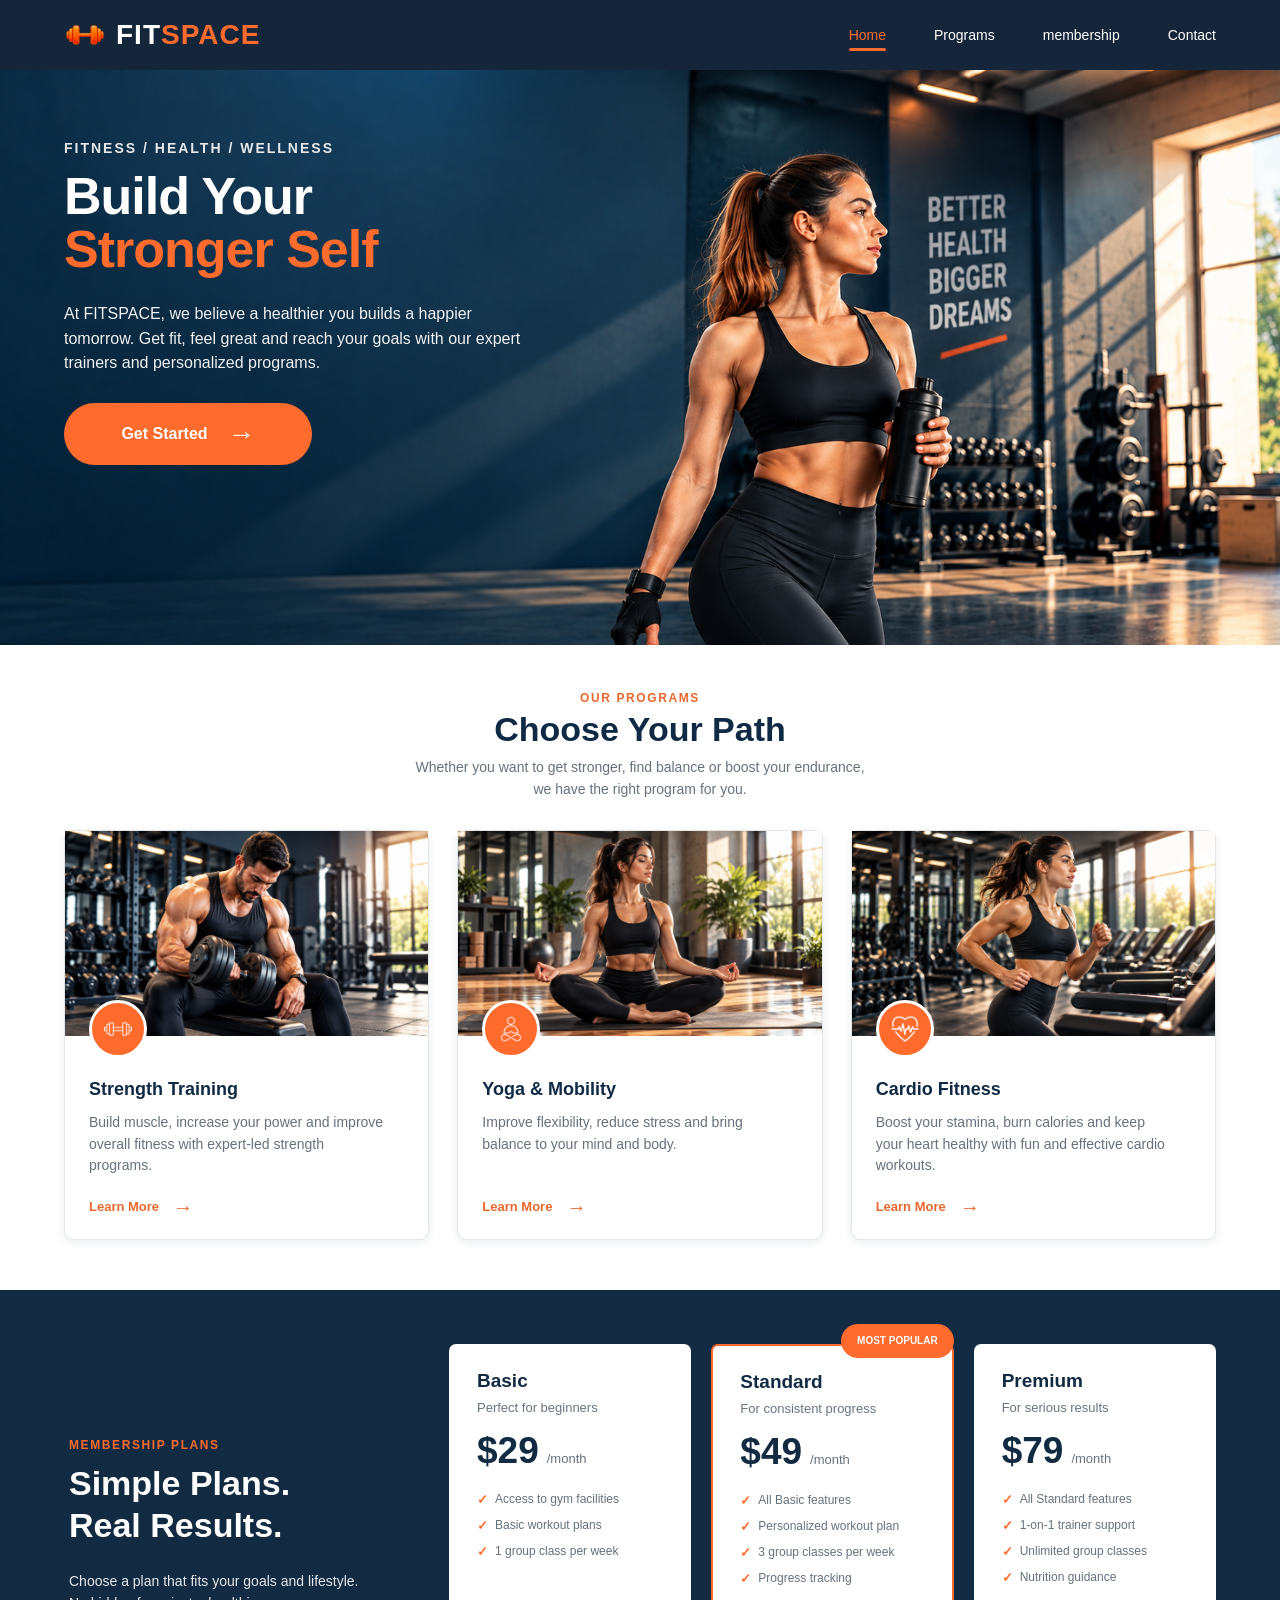
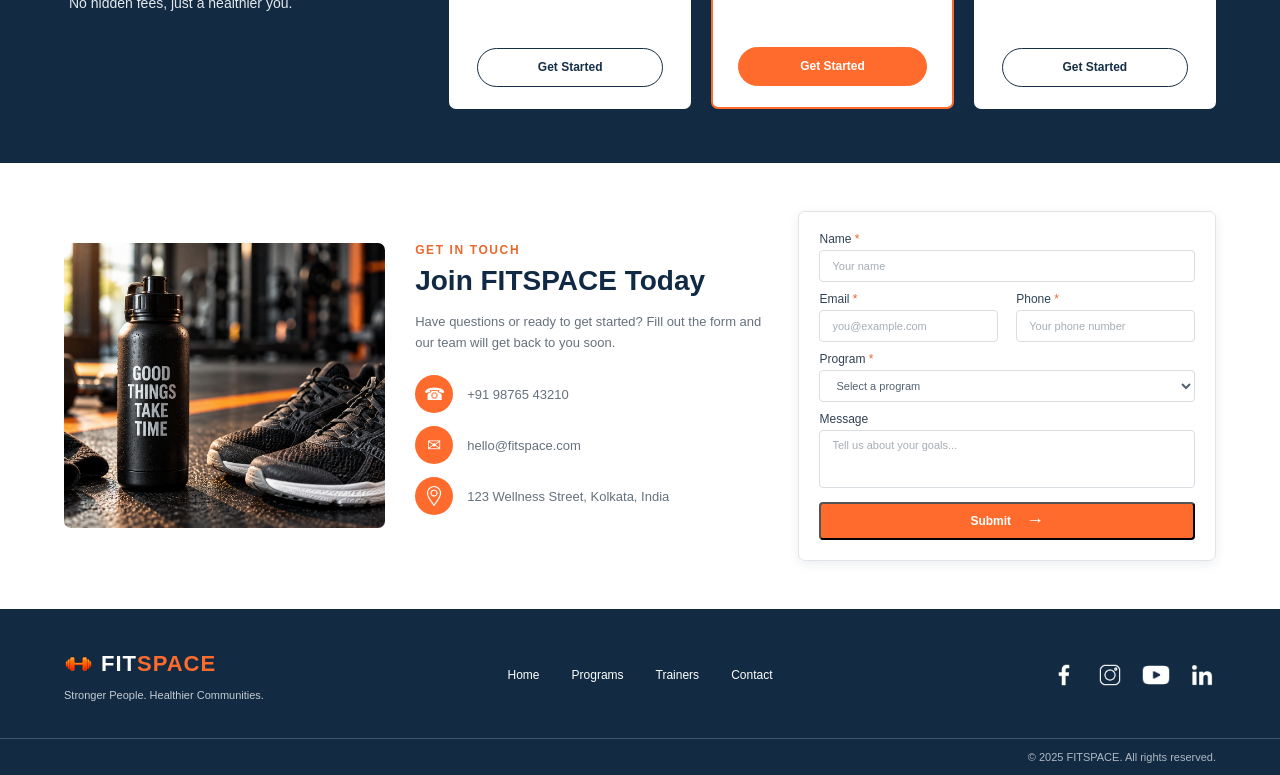
==== commit 2ad15167: "navbar option edit" ====
--- a/index.html
+++ b/index.html
@@ -42,7 +42,7 @@
                     <a href="#programs">Programs</a>
                 </li>
                 <li>
-                    <a href="#trainers">Trainers</a>
+                    <a href="#membership-section">membership</a>
                 </li>
                 <li>
                     <a href="#contact">Contact</a>
--- a/css/responsive.css
+++ b/css/responsive.css
@@ -240,6 +240,7 @@
         position: relative;
         z-index: 1002;
     }
+
 
     .navbar .nav-links {
         position: absolute;
@@ -259,7 +260,11 @@
 
     .navbar .nav-links.show {
         display: flex;
-    }
+        visibility: visible;
+        opacity: 1;
+        pointer-events: auto;
+    }
+
 
     .nav-links li {
         width: 100%;
--- a/css/hover.css
+++ b/css/hover.css
@@ -1,3 +1,4 @@
+
 
 /* Navbar */
 .logo {
@@ -40,7 +41,90 @@
     display: none;
 }
 
-/* Buttons */
+/* Navbar entrance animation */
+@keyframes navbarDropIn {
+    from {
+        opacity: 0;
+        transform: translateY(-18px);
+    }
+    to {
+        opacity: 1;
+        transform: translateY(0);
+    }
+}
+
+@keyframes navbarLogoIn {
+    from {
+        opacity: 0;
+        transform: translateX(-16px);
+    }
+    to {
+        opacity: 1;
+        transform: translateX(0);
+    }
+}
+
+@keyframes navbarLinkIn {
+    from {
+        opacity: 0;
+        transform: translateY(-10px);
+    }
+    to {
+        opacity: 1;
+        transform: translateY(0);
+    }
+}
+    .navbar {
+        position: relative;
+        z-index: 1000;
+        animation: navbarDropIn 0.65s ease-out both;
+    }
+
+    .navbar .logo {
+        animation: navbarLogoIn 0.55s ease-out 0.15s both;
+    }
+
+@media (max-width: 768px) {
+    .navbar .nav-links.show li {
+        animation: navbarLinkIn 0.3s ease-out both;
+    }
+
+    .navbar .nav-links.show li:nth-child(1) {
+        animation-delay: 0.04s;
+    }
+
+    .navbar .nav-links.show li:nth-child(2) {
+        animation-delay: 0.09s;
+    }
+
+    .navbar .nav-links.show li:nth-child(3) {
+        animation-delay: 0.14s;
+    }
+
+    .navbar .nav-links.show li:nth-child(4) {
+        animation-delay: 0.19s;
+    }
+}
+
+/* Animate hamburger into close icon */
+.menu-toggle span {
+    transition: transform 0.28s ease, opacity 0.2s ease;
+}
+
+.menu-toggle[aria-expanded="true"] span:nth-child(1) {
+    transform: translateY(9px) rotate(45deg);
+}
+
+.menu-toggle[aria-expanded="true"] span:nth-child(2) {
+    opacity: 0;
+}
+
+.menu-toggle[aria-expanded="true"] span:nth-child(3) {
+    transform: translateY(-9px) rotate(-45deg);
+}
+
+
+/* Hero */
 .hero-btn,
 .plan-button,
 .submit-button {
@@ -68,7 +152,6 @@
     transform: translateX(5px);
 }
 
-/* Hero */
 .hero-image {
     transition: transform 0.7s ease;
 }
@@ -79,7 +162,6 @@
 
 /* Program Cards */
 .program-card {
-    overflow: visible;
     transition: transform 0.35s ease, box-shadow 0.35s ease, border-color 0.35s ease;
 }
 
@@ -89,37 +171,23 @@
 }
 
 .program-image {
-    position: relative;
     overflow: hidden;
 }
 
 .program-image > img {
-    display: block;
-    width: 100%;
-    height: 100%;
-    object-fit: cover;
     transition: transform 0.5s ease;
 }
 
 .program-card:hover .program-image > img {
-    transform: scale(1.05);
+    transform: scale(1.07);
 }
 
 .program-icon {
-    position: absolute;
-    left: 24px;
-    bottom: -22px;
-    z-index: 5;
     transition: transform 0.3s ease, background-color 0.3s ease;
 }
 
 .program-card:hover .program-icon {
     transform: translateY(-4px) rotate(-5deg);
-}
-
-.program-content {
-    position: relative;
-    z-index: 1;
 }
 
 .learn-more {
@@ -212,7 +280,6 @@
 }
 
 .footer-links a {
-    display: inline-block;
     transition: color 0.25s ease, transform 0.25s ease;
 }
 
@@ -244,7 +311,64 @@
     outline-offset: 4px;
 }
 
-/* Back To Top */
+/* Disable Motion When Preferred */
+@media (prefers-reduced-motion: reduce) {
+    *,
+    *::before,
+    *::after {
+        scroll-behavior: auto;
+        animation-duration: 0.01ms;
+        transition-duration: 0.01ms;
+    }
+}
+
+/* Hover Effects Only on Hover-Capable Devices */
+@media (hover: none) {
+    .hero:hover .hero-image,
+    .program-card:hover .program-image > img,
+    .contact-image:hover img {
+        transform: none;
+    }
+}
+
+/* Program Icon Visibility Fix */
+.program-card {
+    overflow: visible;
+}
+
+.program-image {
+    position: relative;
+    overflow: visible;
+    margin-bottom: 0;
+}
+
+.program-image > img {
+    display: block;
+    width: 100%;
+    height: 100%;
+    object-fit: cover;
+    transform: none;
+}
+
+.program-icon {
+    position: absolute;
+    left: 24px;
+    bottom: -22px;
+    z-index: 5;
+}
+
+/* Keep the image zoom inside its area */
+.program-card:hover .program-image > img {
+    transform: none;
+}
+
+/* Keep the icon above the image and card content */
+.program-content {
+    position: relative;
+    z-index: 1;
+}
+
+/* JavaScript interactions */
 .back-to-top {
     position: fixed;
     right: 22px;
@@ -282,7 +406,6 @@
     transform: translateY(-3px);
 }
 
-/* Form and Membership Messages */
 .form-status,
 .membership-selection-note {
     margin: 10px 0;
@@ -298,7 +421,6 @@
     border-radius: 3px;
 }
 
-/* Scroll Reveal */
 .reveal-on-scroll {
     opacity: 0;
     transform: translateY(22px);
@@ -310,13 +432,6 @@
     transform: translateY(0);
 }
 
-/* Keep Card Hover Working After Scroll Reveal */
-.program-card.reveal-on-scroll.is-revealed:hover,
-.plan-card.reveal-on-scroll.is-revealed:hover {
-    transform: translateY(-8px);
-}
-
-/* Mobile */
 @media (max-width: 600px) {
     .back-to-top {
         right: 14px;
@@ -326,30 +441,7 @@
     }
 }
 
-/* Touch Devices */
-@media (hover: none) {
-    .hero:hover .hero-image,
-    .program-card:hover .program-image > img,
-    .contact-image:hover img {
-        transform: none;
-    }
-
-    .program-card:hover .program-icon {
-        transform: none;
-    }
-}
-
-/* Respect Reduced Motion Preferences */
 @media (prefers-reduced-motion: reduce) {
-    *,
-    *::before,
-    *::after {
-        scroll-behavior: auto;
-        animation-duration: 0.01ms;
-        animation-iteration-count: 1;
-        transition-duration: 0.01ms;
-    }
-
     .reveal-on-scroll,
     .reveal-on-scroll.is-revealed,
     .back-to-top,
@@ -360,3 +452,9 @@
         transition: none;
     }
 }
+
+/* Preserve the existing card lift after scroll-reveal finishes */
+.program-card.reveal-on-scroll.is-revealed:hover,
+.plan-card.reveal-on-scroll.is-revealed:hover {
+    transform: translateY(-8px);
+}
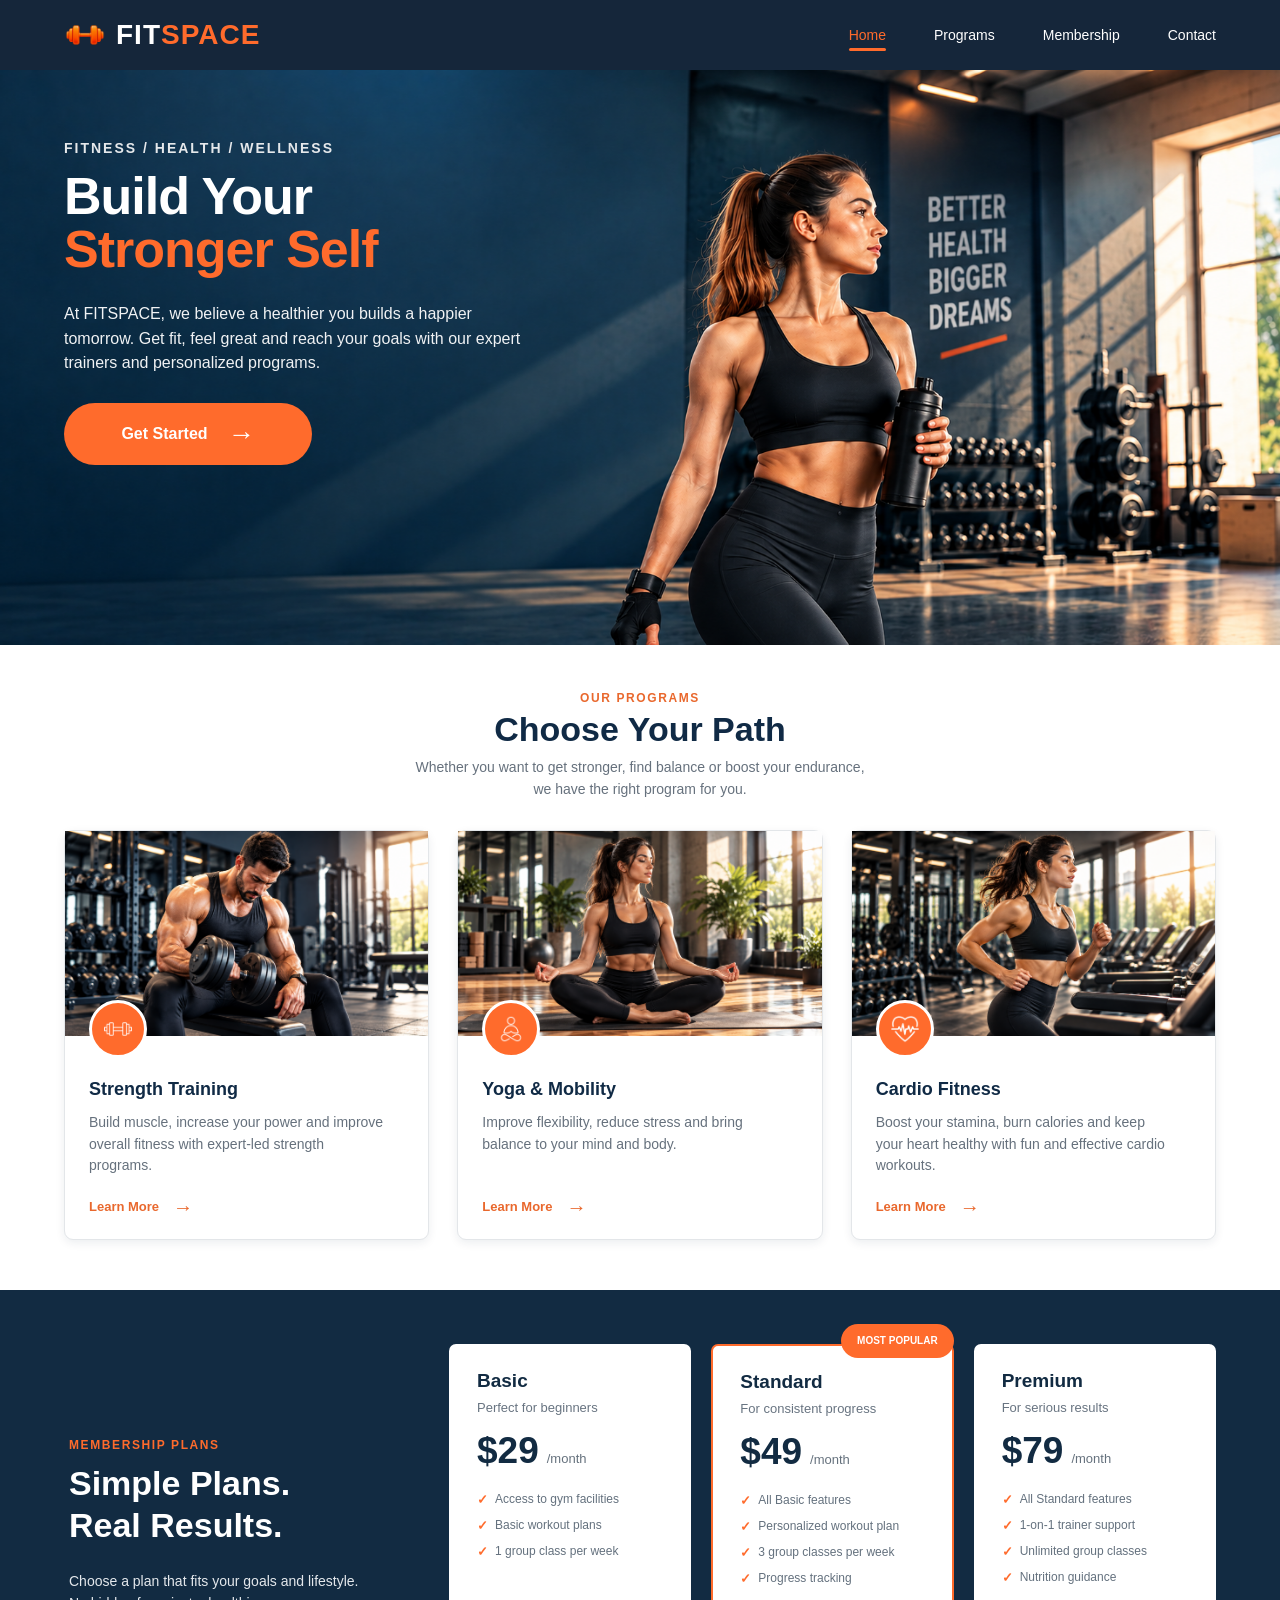
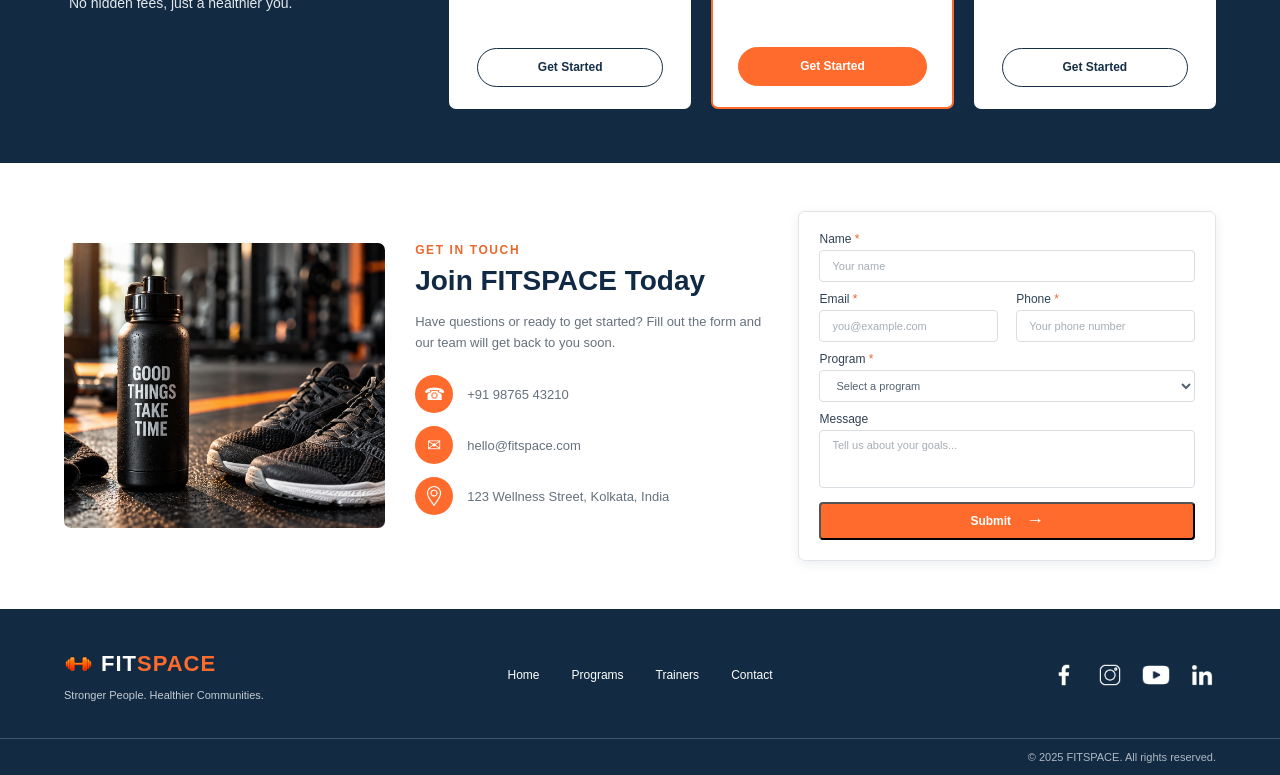
==== commit 2a73c54a: "navbar" ====
--- a/index.html
+++ b/index.html
@@ -42,7 +42,7 @@
                     <a href="#programs">Programs</a>
                 </li>
                 <li>
-                    <a href="#membership-section">membership</a>
+                    <a href="#membership">Membership</a>
                 </li>
                 <li>
                     <a href="#contact">Contact</a>
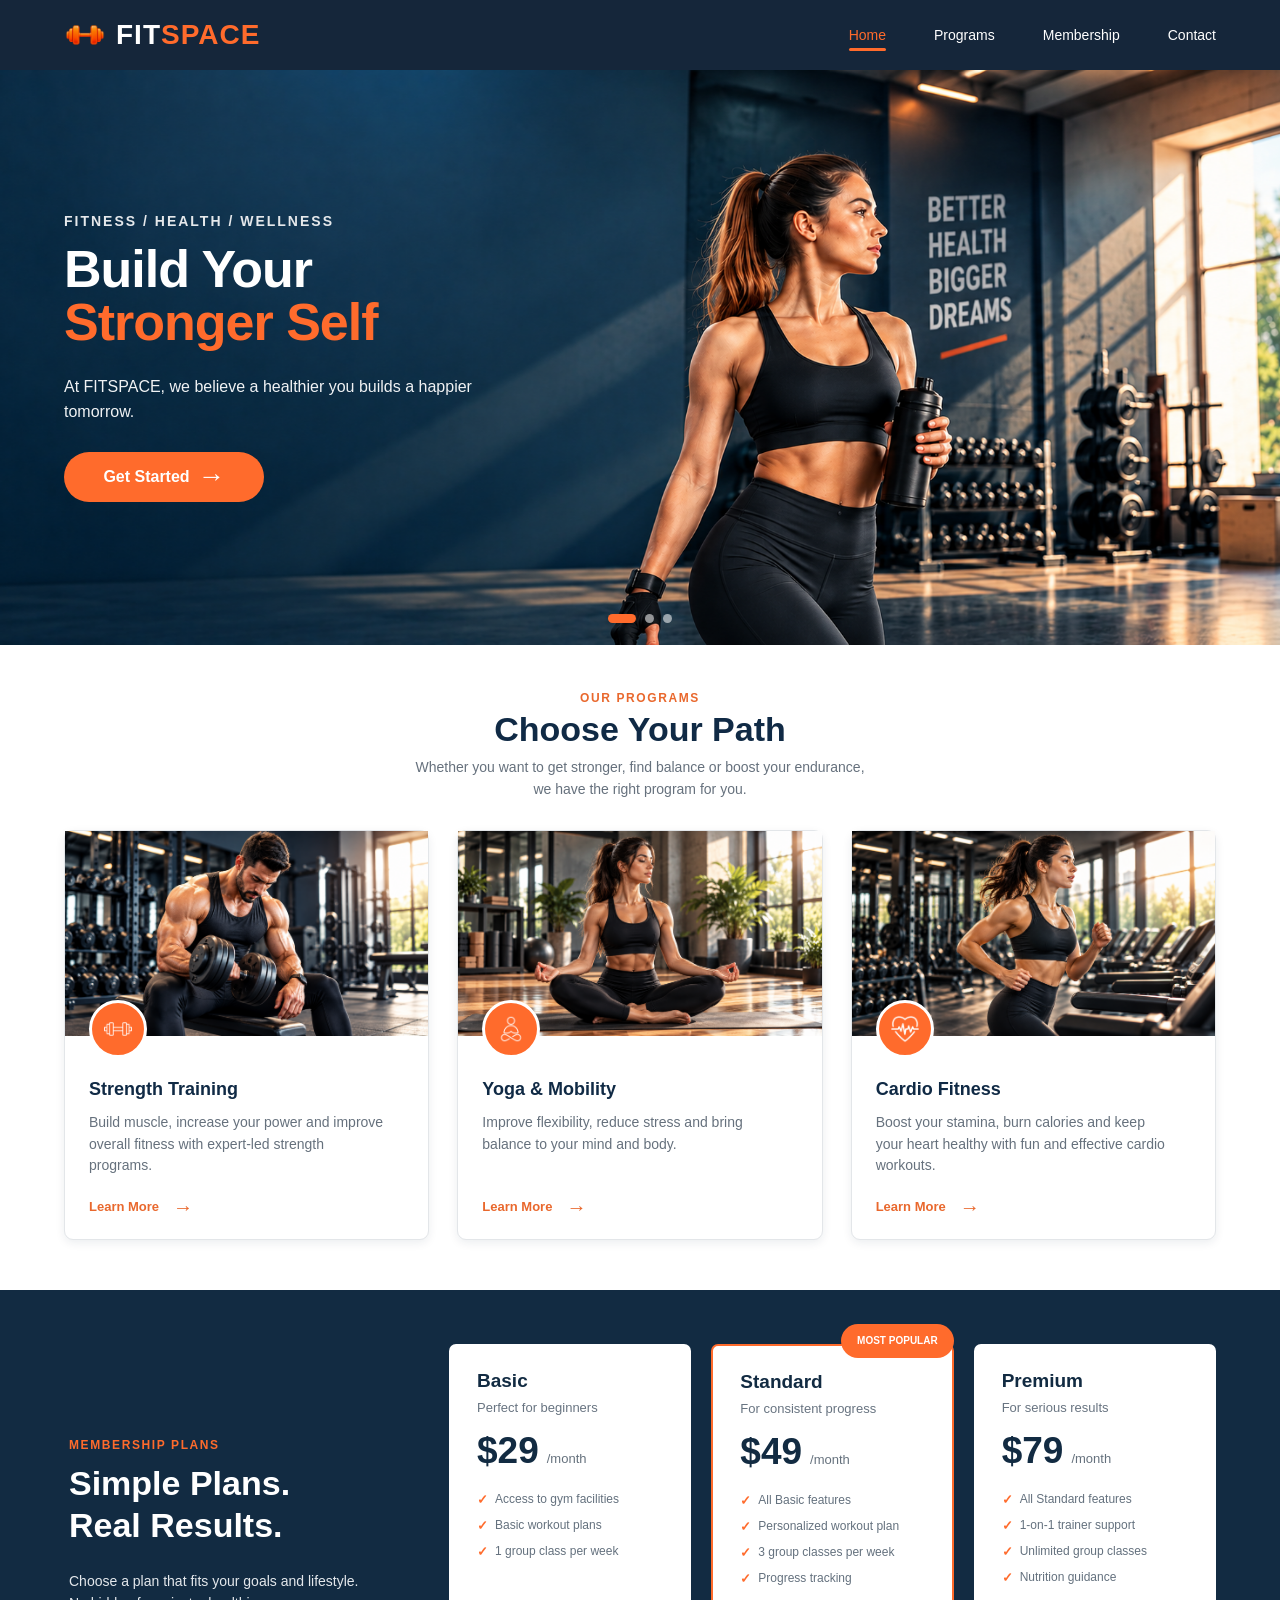
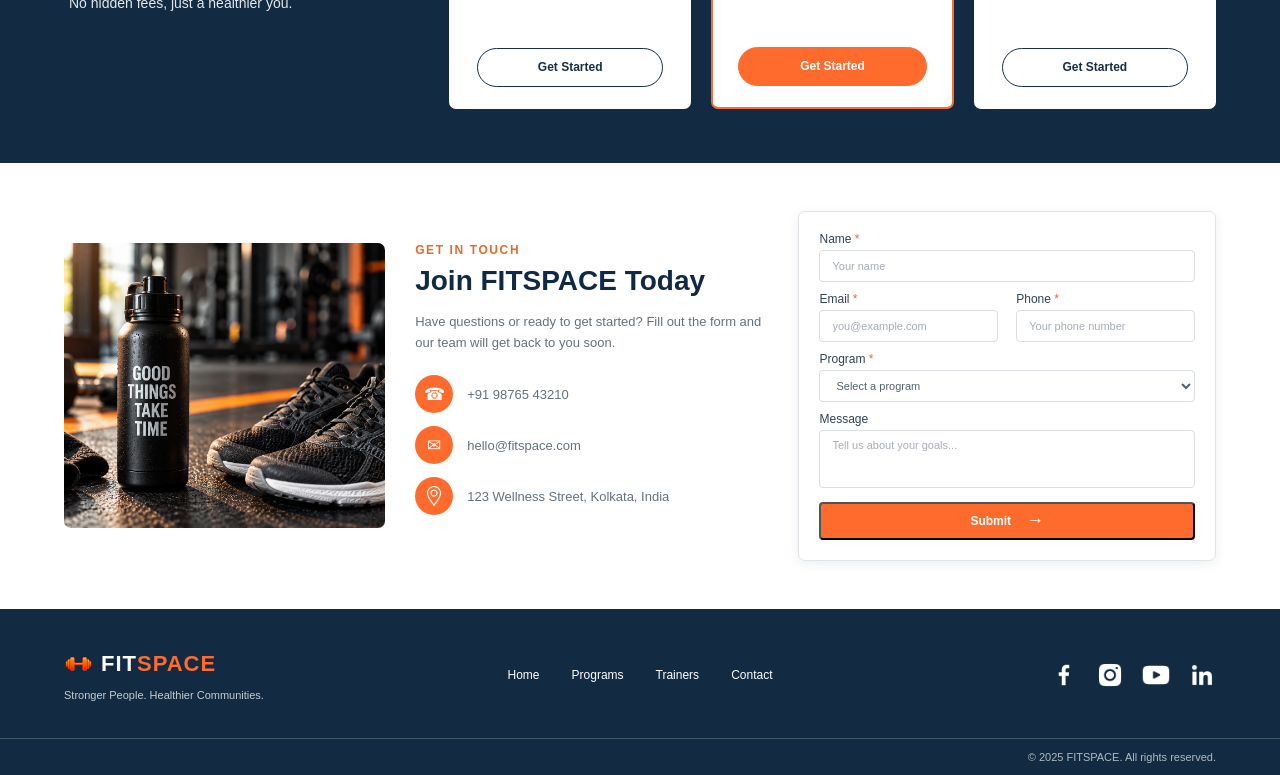
==== commit cf062836: "nav animation program icons footer icons fixed" ====
--- a/index.html
+++ b/index.html
@@ -56,7 +56,13 @@
     <main>
 
         <section class="hero" id="home">
-            <img src="images/hero/hero2.png" alt="FITSPACE gym" class="hero-image">
+            
+            <div class="hero-slides">
+                <img src="images/hero/hero2.png" alt="Athlete in the gym" class="hero-image hero-slide active">
+                <img src="images/hero/hero3.png" alt="Athlete training with battle ropes" class="hero-image hero-slide">
+                <img src="images/hero/hero4.png" alt="Athlete lifting dumbbells" class="hero-image hero-slide">
+            </div>
+
 
             <div class="container hero-container">
                 <div class="hero-content">
@@ -408,7 +414,8 @@
                     </a>
 
                     <a href="#" aria-label="Instagram">
-                        <img src="images/footer icons/instagram.png" alt="Instagram">
+                            <img class="ig-white" src="images/footer icons/ig2.png" alt="">
+                            <img class="ig-gradient" src="images/footer icons/instagram_gradient.png" alt="">
                     </a>
 
                     <a href="#" aria-label="YouTube">
--- a/css/hero.css
+++ b/css/hero.css
@@ -8,8 +8,7 @@
 
 .hero-image {
     position: absolute;
-    top: 0;
-    right: 0;
+    inset: 0;
     width: 100%;
     height: 100%;
     object-fit: cover;
@@ -64,9 +63,9 @@
     display: inline-flex;
     align-items: center;
     justify-content: center;
-    gap: 20px;
-    width: 248px;
-    height: 62px;
+    gap: 8px;
+    width: 200px;
+    height: 50px;
     margin-top: 27px;
     border-radius: 32px;
     background: #ff6b2c;
@@ -85,4 +84,97 @@
 .hero-btn:hover {
     background: #ff7a3d;
     transform: translateY(-2px);
-}+}
+
+
+.hero-content.hero-text-enter {
+    animation: heroTextEnter 0.65s ease both;
+}
+
+.hero-slide-dots {
+    position: absolute;
+    left: 50%;
+    bottom: 22px;
+    transform: translateX(-50%);
+    display: flex;
+    align-items: center;
+    gap: 9px;
+    z-index: 5;
+}
+
+.hero-slide-dot {
+    width: 9px;
+    height: 9px;
+    padding: 0;
+    border: none;
+    border-radius: 10px;
+    background: rgba(255, 255, 255, 0.55);
+    cursor: pointer;
+    transition: width 0.3s ease, background 0.3s ease;
+}
+
+.hero-slide-dot.active {
+    width: 28px;
+    background: #ff6b2c;
+}
+
+@keyframes heroTextEnter {
+    from {
+        opacity: 0;
+        transform: translateY(14px);
+    }
+    to {
+        opacity: 1;
+        transform: translateY(0);
+    }
+}
+
+@media (prefers-reduced-motion: reduce) {
+    .hero-content.hero-text-enter {
+        animation: none;
+    }
+
+    .hero-slide-dot {
+        transition: none;
+    }
+}
+
+
+.hero-slides {
+    position: absolute;
+    inset: 0;
+    width: 100%;
+    height: 100%;
+    overflow: hidden;
+    z-index: 0;
+}
+
+.hero-slides .hero-image.hero-slide {
+    position: absolute;
+    inset: 0;
+    display: block;
+    width: 100%;
+    height: 100%;
+    object-fit: cover;
+    object-position: center 72%;
+    opacity: 0;
+    visibility: hidden;
+    transition: opacity 1s ease, visibility 1s ease;
+}
+
+.hero-slides .hero-image.hero-slide.active {
+    opacity: 1;
+    visibility: visible;
+}
+
+
+
+.hero p.typewriter-text {
+    min-height: 1.55em;
+}
+
+@media (prefers-reduced-motion: reduce) {
+    .hero p.typewriter-text {
+        animation: none;
+    }
+}
--- a/css/footer.css
+++ b/css/footer.css
@@ -93,6 +93,8 @@
 
 .social-links a:nth-child(2) img {
     transform: scale(0.85);
+    width: 28px;
+    height: 28px;
 }
 
 .social-links a:nth-child(3) img {
@@ -116,4 +118,35 @@
 .footer-bottom p {
     color: #aeb9c3;
     font-size: 11px;
-}+}
+
+
+.social-links a:nth-child(2) {
+    position: relative;
+}
+
+.social-links a:nth-child(2) img {
+    position: absolute;
+    width: 28px;
+    height: 28px;
+    object-fit: contain;
+    transition: opacity 0.3s ease;
+}
+
+.social-links a:nth-child(2) .ig-white {
+    filter: invert(1);
+    opacity: 1;
+}
+
+.social-links a:nth-child(2) .ig-gradient {
+    filter: none;
+    opacity: 0;
+}
+
+.social-links a:nth-child(2):hover .ig-white {
+    opacity: 0;
+}
+
+.social-links a:nth-child(2):hover .ig-gradient {
+    opacity: 1;
+}
--- a/css/responsive.css
+++ b/css/responsive.css
@@ -242,13 +242,14 @@
     }
 
 
+
     .navbar .nav-links {
         position: absolute;
         top: 100%;
         left: 0;
         right: 0;
         z-index: 1001;
-        display: none;
+        display: flex;
         flex-direction: column;
         align-items: stretch;
         gap: 0;
@@ -256,14 +257,21 @@
         padding: 8px 16px;
         background: #15263a;
         box-shadow: 0 8px 15px rgba(0, 0, 0, 0.2);
+        opacity: 0;
+        visibility: hidden;
+        pointer-events: none;
+        transform: translateY(-10px);
+        transition: opacity 0.3s ease, transform 0.3s ease, visibility 0s linear 0.3s;
     }
 
     .navbar .nav-links.show {
-        display: flex;
+        opacity: 1;
         visibility: visible;
-        opacity: 1;
         pointer-events: auto;
-    }
+        transform: translateY(0);
+        transition: opacity 0.3s ease, transform 0.3s ease, visibility 0s;
+    }
+
 
 
     .nav-links li {
@@ -815,8 +823,188 @@
         padding: 12px;
     }
 }
-@media (max-width: 768px) {
-    .hero .hero-container .hero-content {
-        transform: translateY(60px);
+
+
+
+@media (max-width: 600px) {
+    .hero {
+        height: auto;
+        min-height: 0;
+        overflow: hidden;
+    }
+
+    .hero-slides {
+        position: absolute;
+        inset: 0;
+        height: 100%;
+    }
+
+    .hero-slides img.hero-slide {
+        width: 100%;
+        height: 100%;
+        object-fit: cover;
+        object-position: 65% center;
+    }
+
+    .hero-container {
+        min-height: 620px;
+        height: auto;
+        padding: 115px 20px 80px;
+        align-items: flex-start;
+        position: relative;
+        z-index: 1;
+    }
+
+    .hero-content {
+        width: 100%;
+        max-width: 100%;
+        margin: 0;
+        transform: none;
+    }
+
+    .hero-label {
+        font-size: 12px;
+        line-height: 1.5;
+        letter-spacing: 1.5px;
+    }
+
+    .hero h1 {
+        font-size: clamp(34px, 8.5vw, 42px);
+        line-height: 1.08;
+        letter-spacing: -0.7px;
+    }
+
+    .hero p {
+        width: 100%;
+        max-width: 100%;
+        margin-top: 20px;
+        font-size: 15px;
+        line-height: 1.6;
+    }
+
+    .hero-btn {
+        width: min(100%, 248px);
+        height: 58px;
+        margin-top: 24px;
+        gap: 14px;
+    }
+
+    .hero-slide-dots {
+        bottom: 20px;
+        z-index: 5;
+    }
+}
+
+@media (max-width: 380px) {
+    .hero-container {
+        min-height: 600px;
+        padding: 48px 16px 72px;
+    }
+
+    .hero h1 {
+        font-size: 32px;
+    }
+
+    .hero p {
+        font-size: 14px;
+    }
+
+    .hero-slides img.hero-slide {
+        object-position: 62% center;
+    }
+}
+
+@media (max-width: 600px) {
+    .hero {
+        height: auto;
+        min-height: 0;
+        padding: 0;
+        overflow: hidden;
+    }
+
+    .hero-slides {
+        position: absolute;
+        inset: 0;
+    }
+
+    .hero-slides img.hero-slide {
+        width: 100%;
+        height: 100%;
+        object-fit: cover;
+        object-position: 65% center;
+    }
+
+    .hero-container {
+        min-height: 620px;
+        height: auto;
+        padding: 58px 20px 80px;
+        align-items: flex-start;
+        position: relative;
+        z-index: 1;
+    }
+
+    .hero-content {
+        width: 100%;
+        max-width: 530px;
+        transform: none;
+    }
+
+    .hero p {
+        width: 100%;
+        max-width: 480px;
+    }
+}
+
+ /* For hero bnt  */
+@media (max-width: 600px) {
+    .hero .hero-content .hero-btn {
+        width: 190px;
+        min-width: 0;
+        max-width: 100%;
+        height: 50px;
+        padding: 0 16px;
+        gap: 10px;
+        font-size: 14px;
+        box-sizing: border-box;
+    }
+
+    .hero .hero-content .hero-btn span {
+        font-size: 21px;
+    }
+}
+
+/* for hero slide images for mobile view */
+
+
+@media (max-width: 600px) {
+    .hero-slides img.hero-slide:nth-child(1) {
+        object-position: 65% center;
+    }
+
+    .hero-slides img.hero-slide:nth-child(2) {
+        object-position: 72% center;
+    }
+
+    .hero-slides img.hero-slide:nth-child(3) {
+        object-position: 70% center;
+    }
+}
+
+@media (max-width: 600px) {
+    .hero .hero-container {
+        padding-top: 150px;
+    }
+
+    .hero .hero-content {
+        transform: none;
+        margin-top: 0;
+    }
+}
+
+/* program icons fit in the circle */
+@media (max-width: 600px) {
+    .program-icon img {
+        width: 25px;
+        height: 25px;
     }
 }
--- a/css/hover.css
+++ b/css/hover.css
@@ -458,3 +458,20 @@
 .plan-card.reveal-on-scroll.is-revealed:hover {
     transform: translateY(-8px);
 }
+
+.social-links a img {
+    transition: filter 0.3s ease, transform 0.3s ease;
+}
+
+.social-links a:nth-child(1):hover img {
+    filter: invert(38%) sepia(92%) saturate(1700%) hue-rotate(190deg);
+}
+
+
+.social-links a:nth-child(3):hover img {
+    filter: invert(20%) sepia(100%) saturate(6000%) hue-rotate(355deg);
+}
+
+.social-links a:nth-child(4):hover img {
+    filter: invert(35%) sepia(90%) saturate(1300%) hue-rotate(175deg);
+}
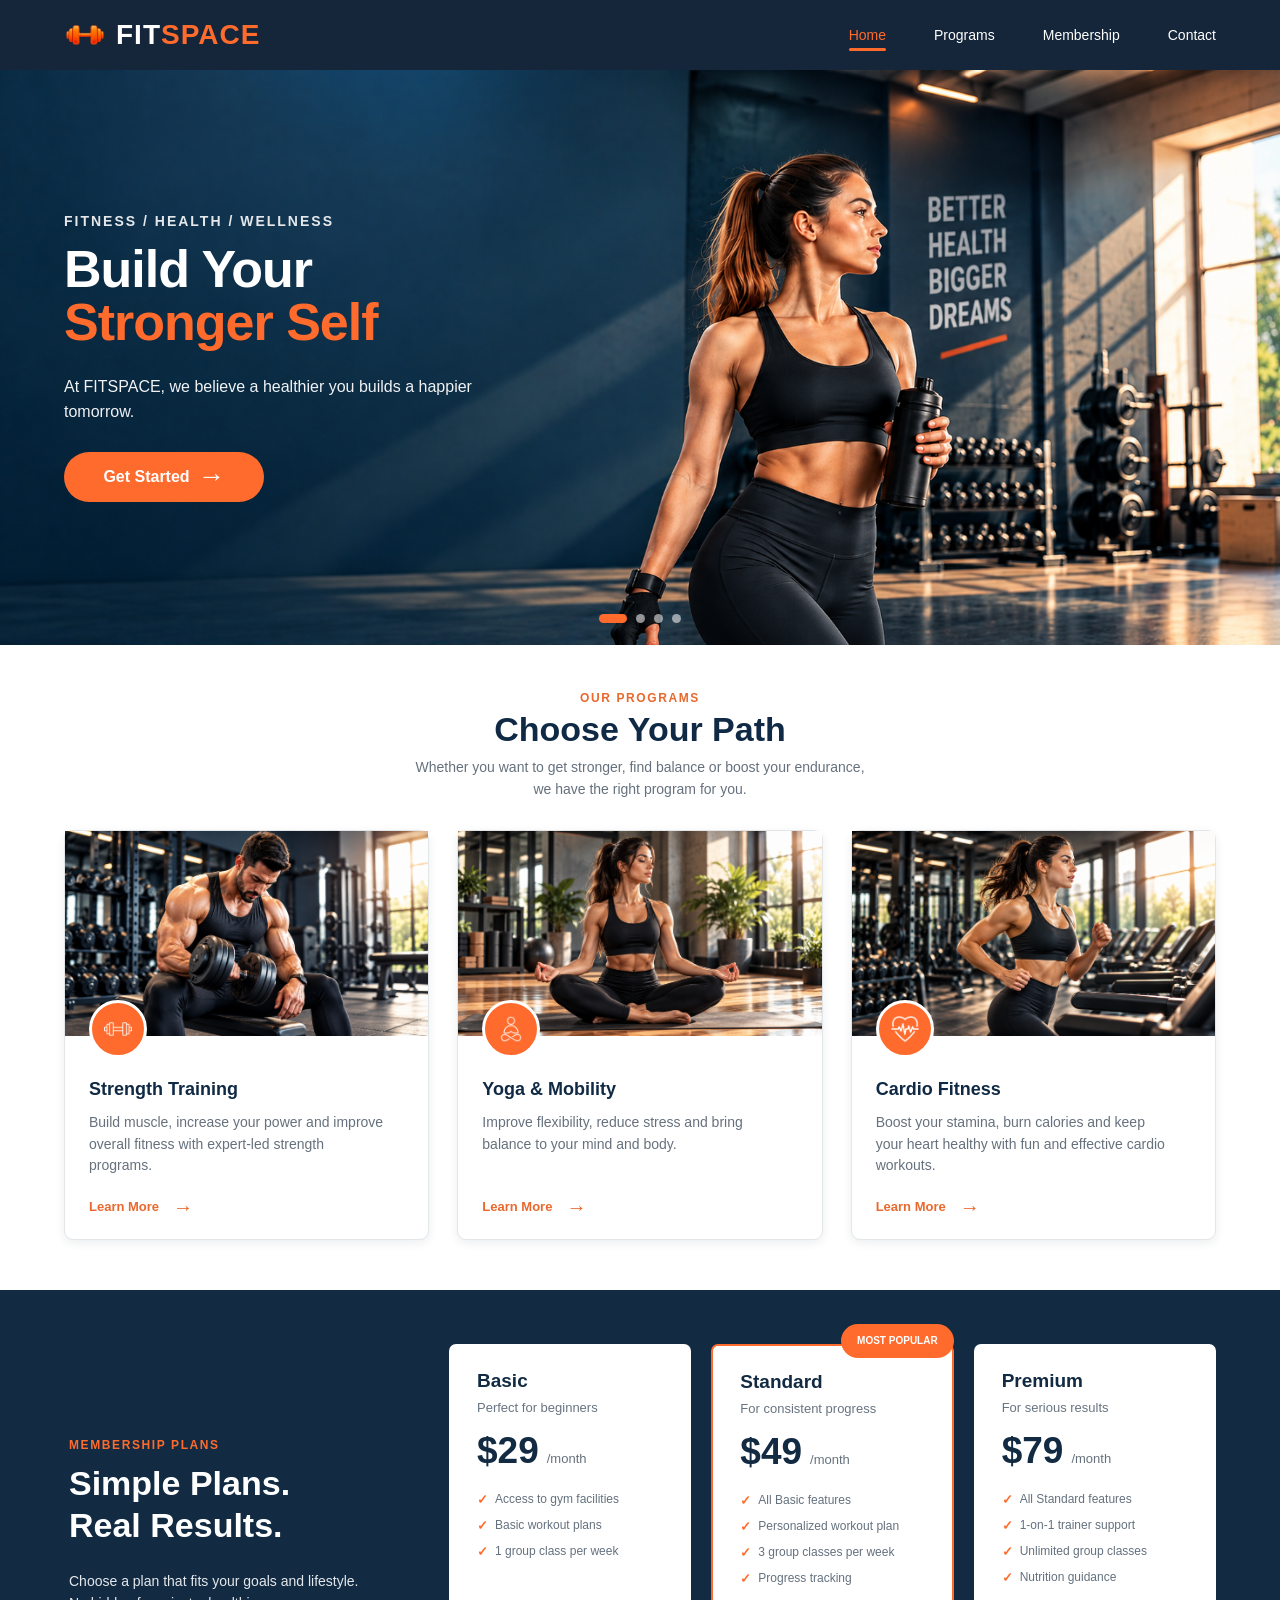
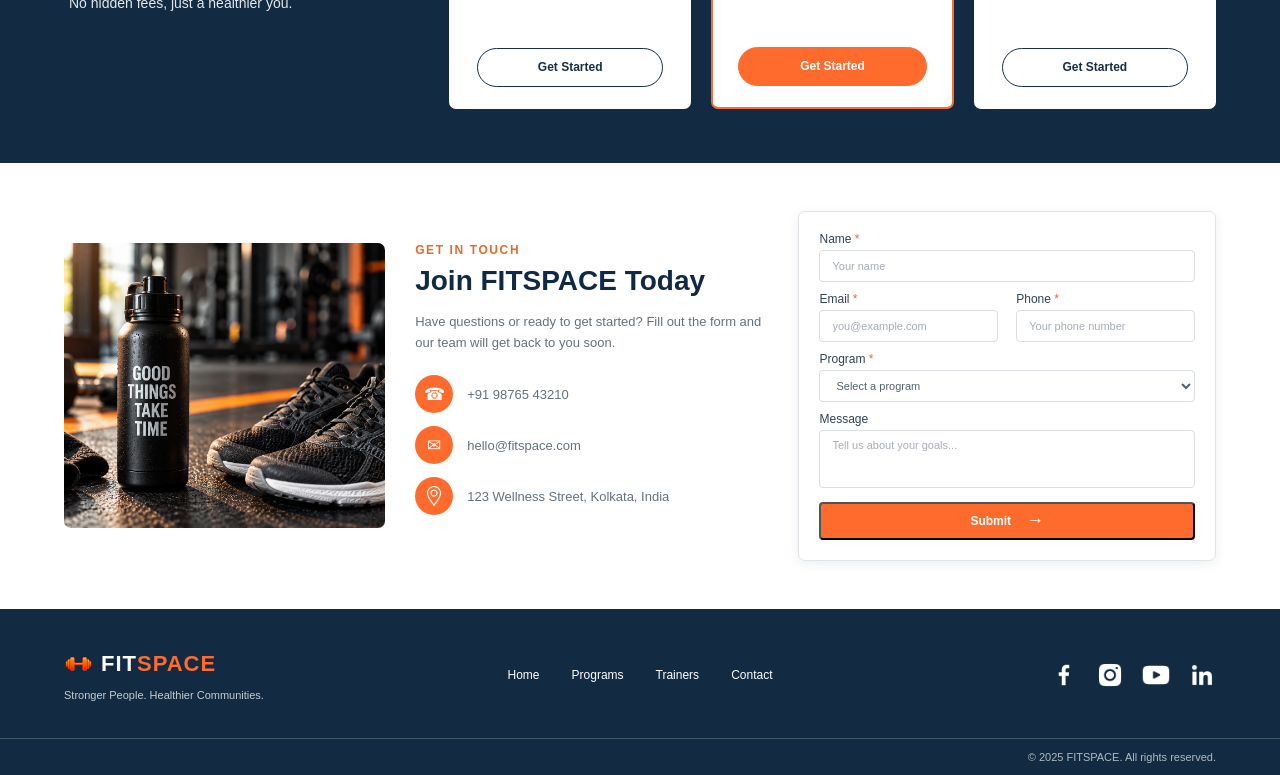
==== commit 3d39e10d: "male images added into the slide" ====
--- a/index.html
+++ b/index.html
@@ -57,11 +57,16 @@
 
         <section class="hero" id="home">
             
+           
             <div class="hero-slides">
-                <img src="images/hero/hero2.png" alt="Athlete in the gym" class="hero-image hero-slide active">
-                <img src="images/hero/hero3.png" alt="Athlete training with battle ropes" class="hero-image hero-slide">
-                <img src="images/hero/hero4.png" alt="Athlete lifting dumbbells" class="hero-image hero-slide">
-            </div>
+
+                <img src="images/hero/hero2.png" alt="Female athlete training with dumbbells" class="hero-image hero-slide active">
+                <img src="images/hero/hero-3.png" alt="Male athlete training in the gym" class="hero-image hero-slide">
+                <img src="images/hero/hero4.png" alt="Female athlete training in the gym" class="hero-image hero-slide">
+                <img src="images/hero/hero-5.png" alt="Male athlete training with a kettlebell" class="hero-image hero-slide">
+                
+            </div>
+
 
 
             <div class="container hero-container">
--- a/css/responsive.css
+++ b/css/responsive.css
@@ -988,7 +988,13 @@
     .hero-slides img.hero-slide:nth-child(3) {
         object-position: 70% center;
     }
-}
+
+    
+    .hero-slides img.hero-slide:nth-child(4) {
+        object-position: 70% center;
+    }
+}
+
 
 @media (max-width: 600px) {
     .hero .hero-container {
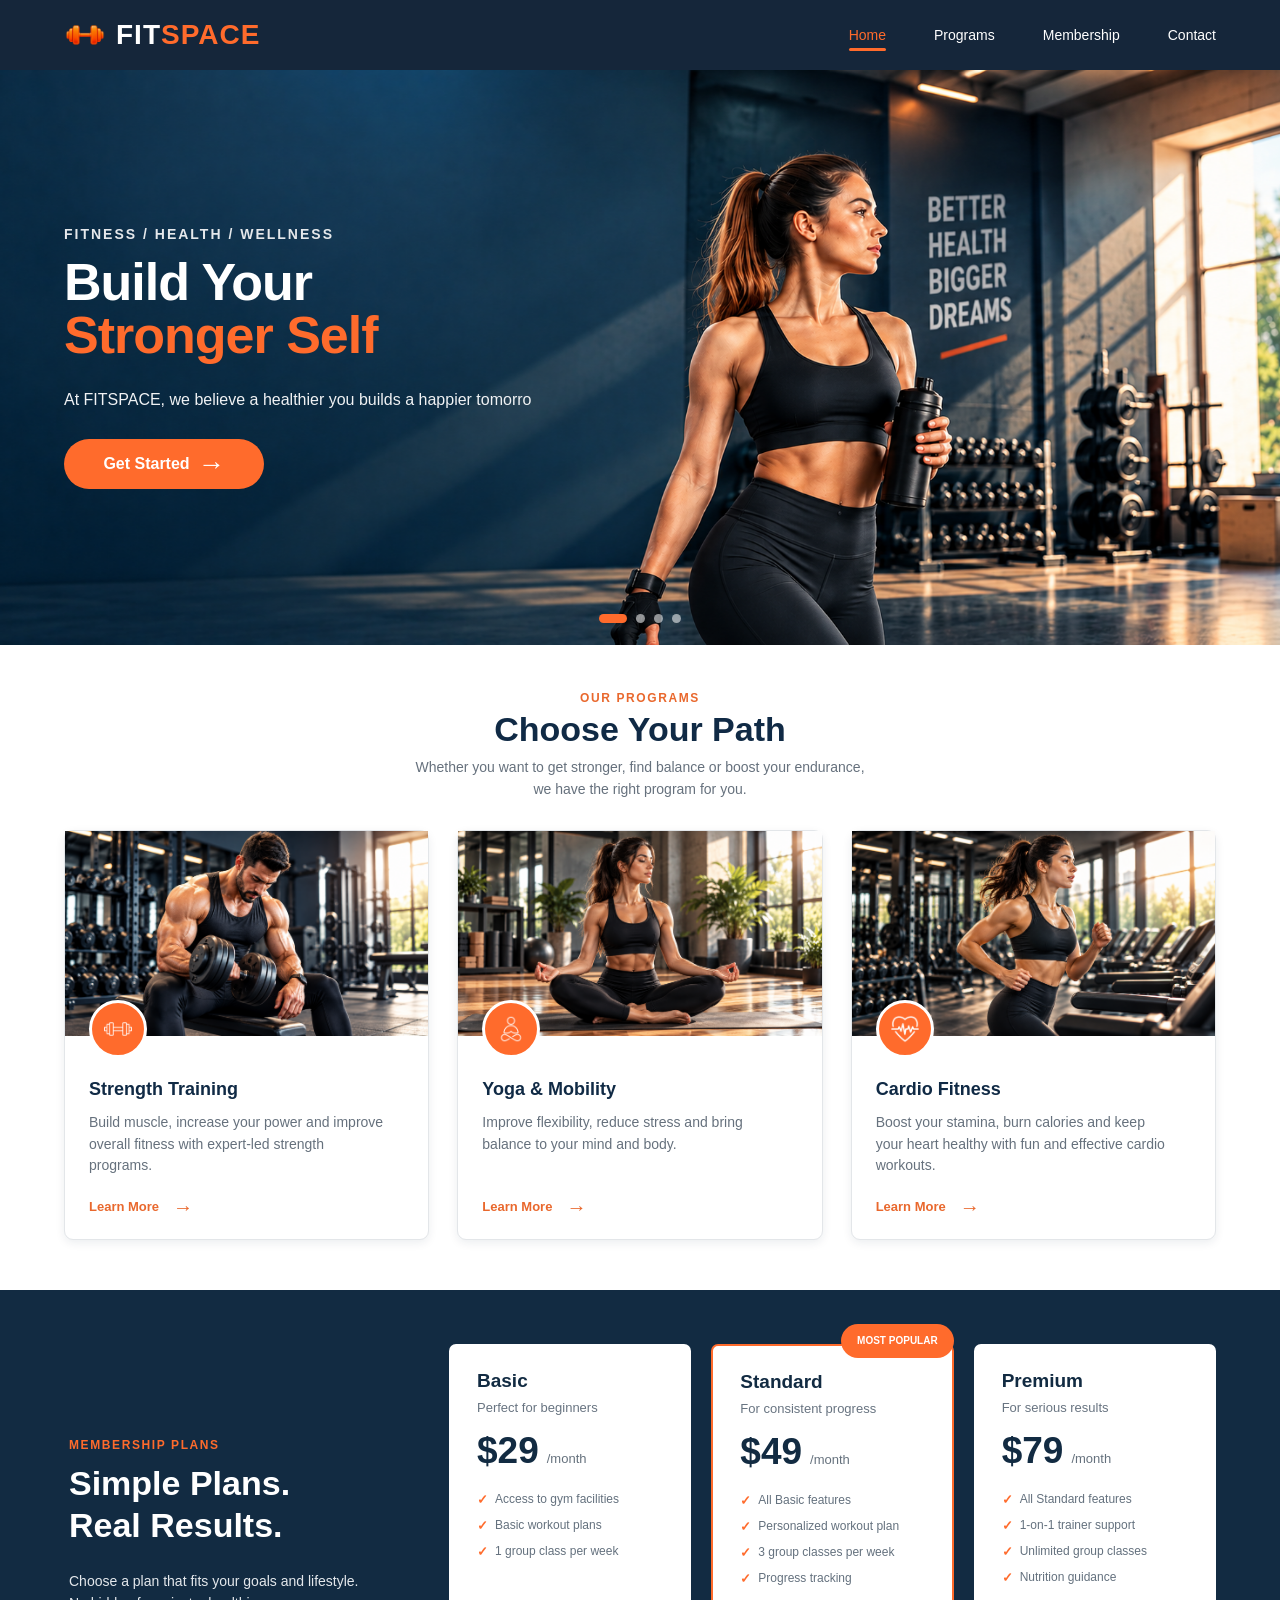
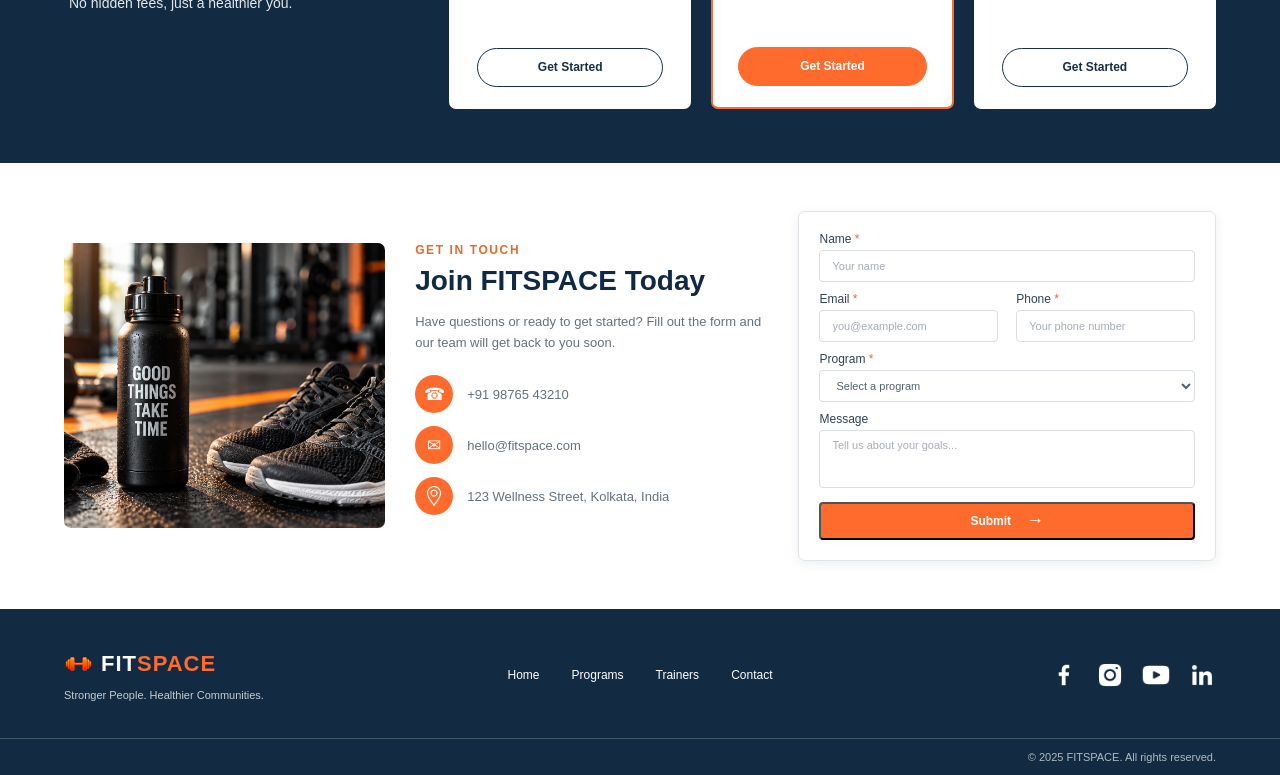
==== commit bdb19040: "Registration page added" ====
--- a/index.html
+++ b/index.html
@@ -64,7 +64,7 @@
                 <img src="images/hero/hero-3.png" alt="Male athlete training in the gym" class="hero-image hero-slide">
                 <img src="images/hero/hero4.png" alt="Female athlete training in the gym" class="hero-image hero-slide">
                 <img src="images/hero/hero-5.png" alt="Male athlete training with a kettlebell" class="hero-image hero-slide">
-                
+
             </div>
 
 
@@ -198,7 +198,7 @@
             </div>
         </section>
 
-        <section class="membership-section">
+        <section class="membership-section"  id="membership">
             <div class="container membership-container">
 
                 <div class="membership-intro">
@@ -233,7 +233,7 @@
                             <li>1 group class per week</li>
                         </ul>
 
-                        <a href="#contact" class="plan-button">Get Started</a>
+                        <a href="pages/register.html?plan=basic" class="plan-button">Get Started</a>
 
                     </div>
 
@@ -256,8 +256,7 @@
                             <li>Progress tracking</li>
                         </ul>
 
-                        <a href="#contact" class="plan-button">Get Started</a>
-
+                        <a href="pages/register.html?plan=standard" class="plan-button">Get Started</a>
                     </div>
 
                     <div class="plan-card">
@@ -277,7 +276,7 @@
                             <li>Nutrition guidance</li>
                         </ul>
 
-                        <a href="#contact" class="plan-button">Get Started</a>
+                        <a href="pages/register.html?plan=premium" class="plan-button">Get Started</a>
 
                     </div>
 
--- a/css/responsive.css
+++ b/css/responsive.css
@@ -958,6 +958,11 @@
  /* For hero bnt  */
 @media (max-width: 600px) {
     .hero .hero-content .hero-btn {
+        display: inline-flex;
+        align-items: center;
+        justify-content: center;
+        flex-wrap: nowrap;
+        white-space: nowrap;
         width: 190px;
         min-width: 0;
         max-width: 100%;
@@ -969,7 +974,11 @@
     }
 
     .hero .hero-content .hero-btn span {
+        display: inline-block;
+        flex: 0 0 auto;
         font-size: 21px;
+        line-height: 1;
+        transform: translateY(-1.5px);
     }
 }
 
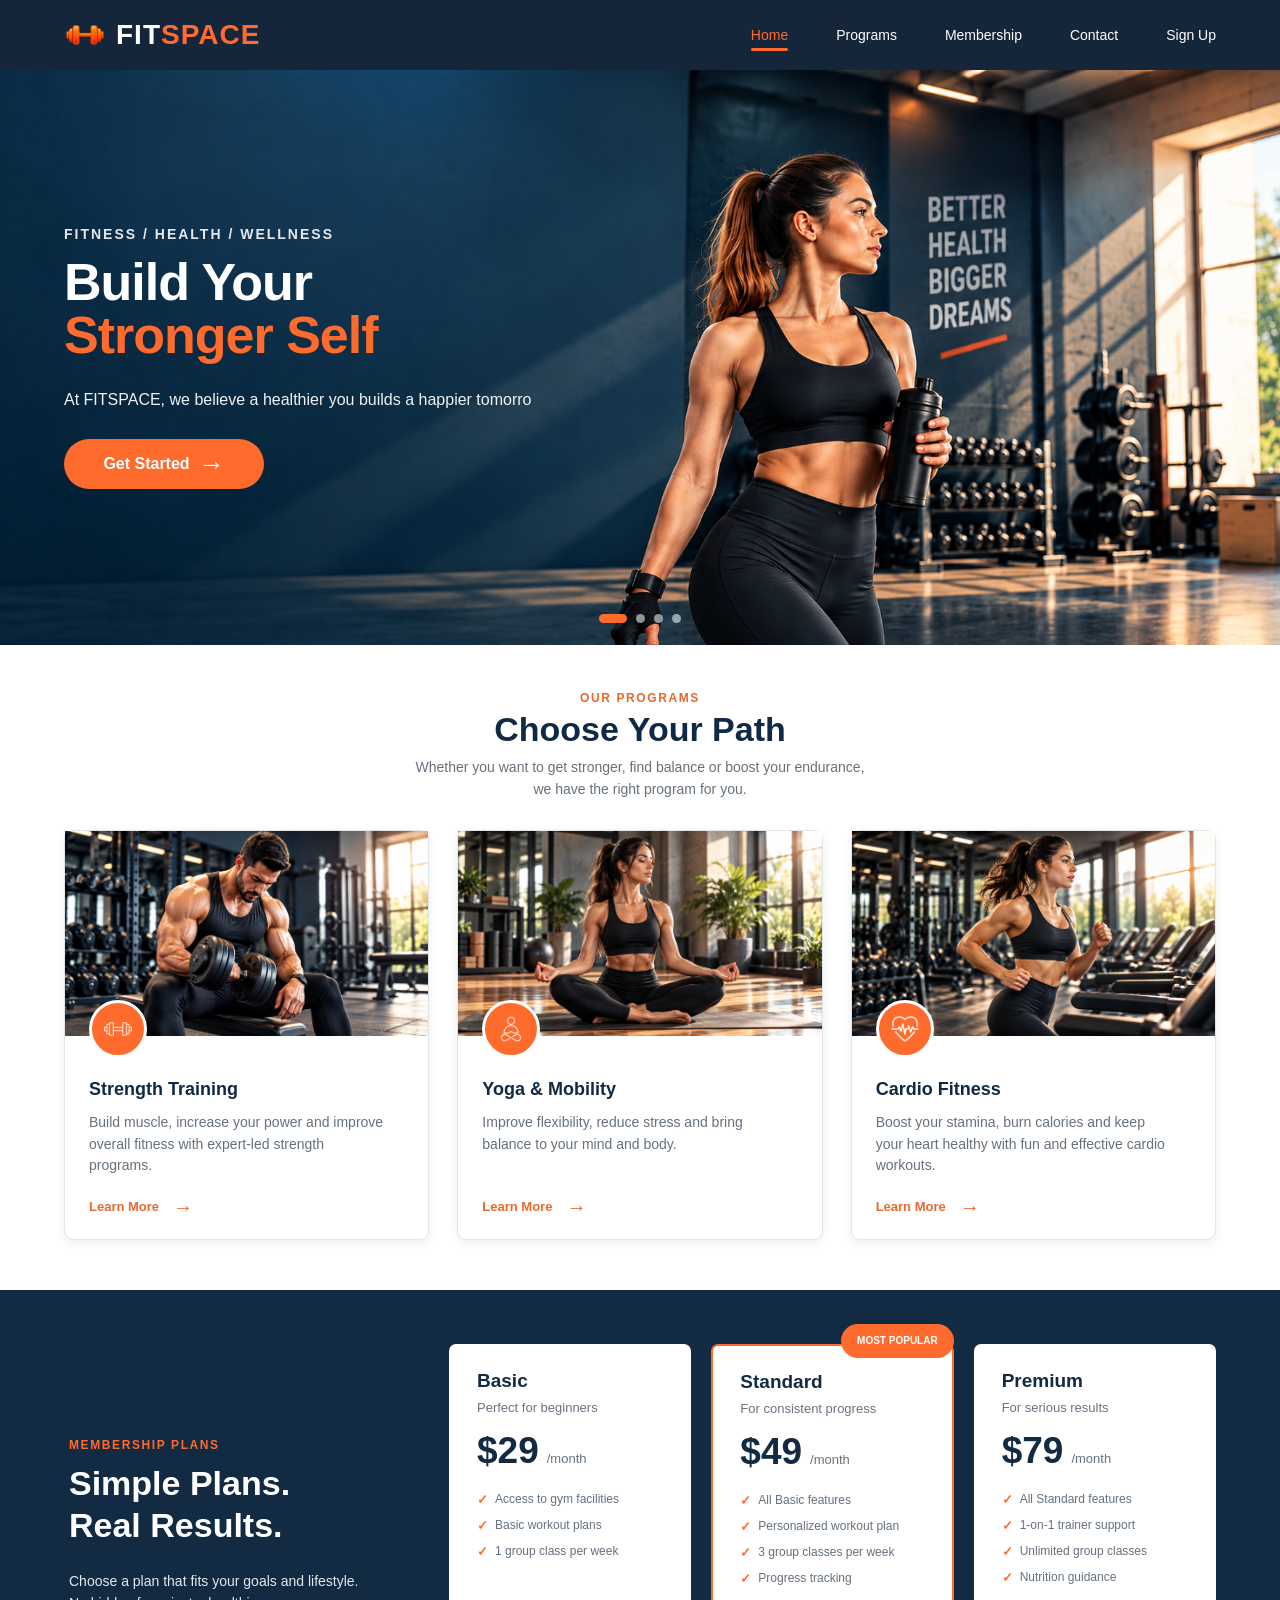
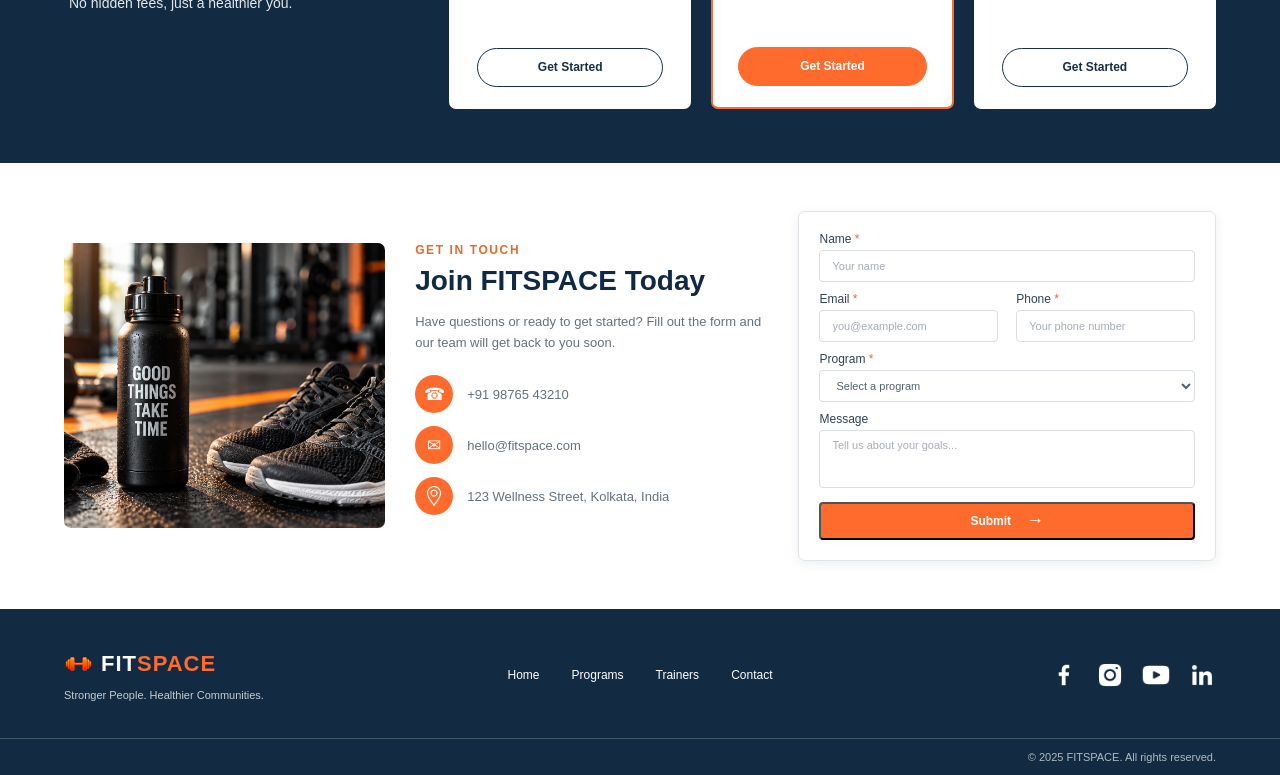
==== commit d32ae2fe: "Registration  added in main home page too" ====
--- a/index.html
+++ b/index.html
@@ -47,6 +47,9 @@
                 <li>
                     <a href="#contact">Contact</a>
                 </li>
+                <li class="nav-signup">
+                    <a href="pages/register.html">Sign Up</a>
+                </li>
             </ul>
         </div>
     </nav>
